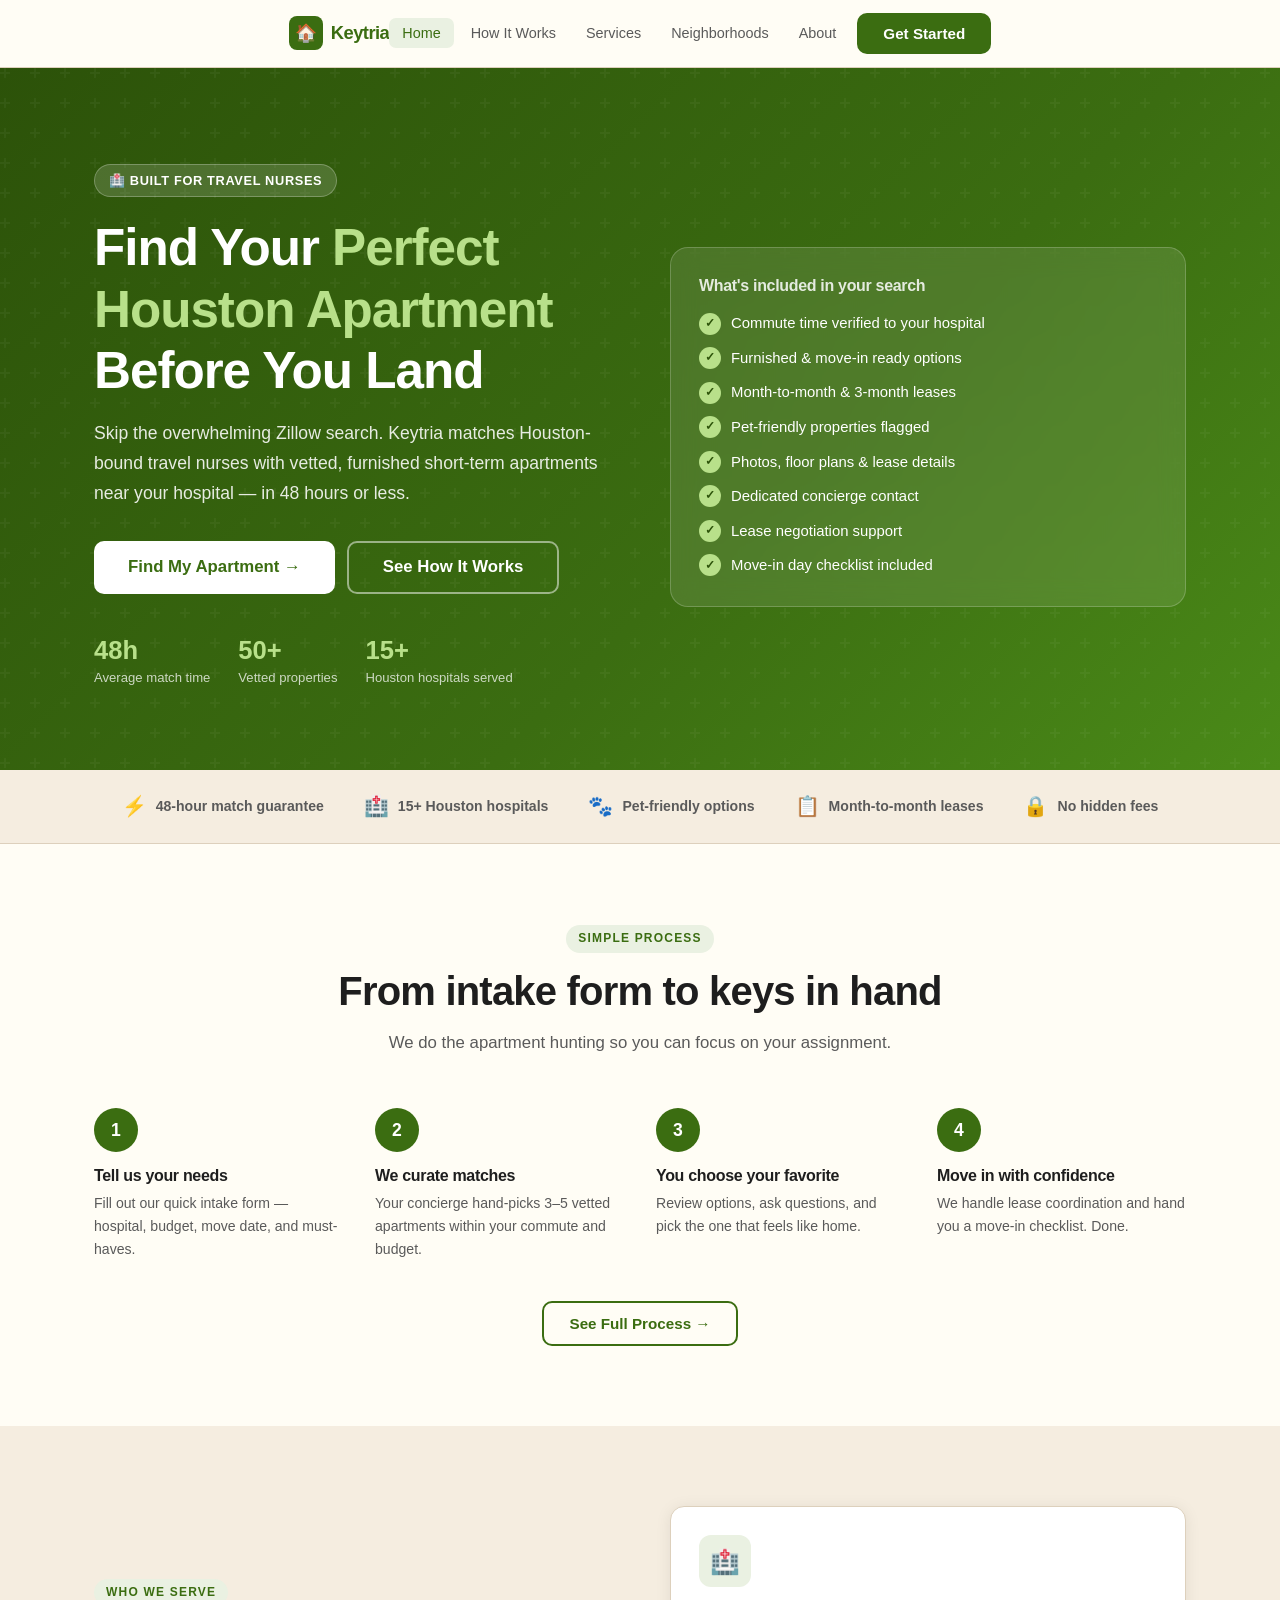
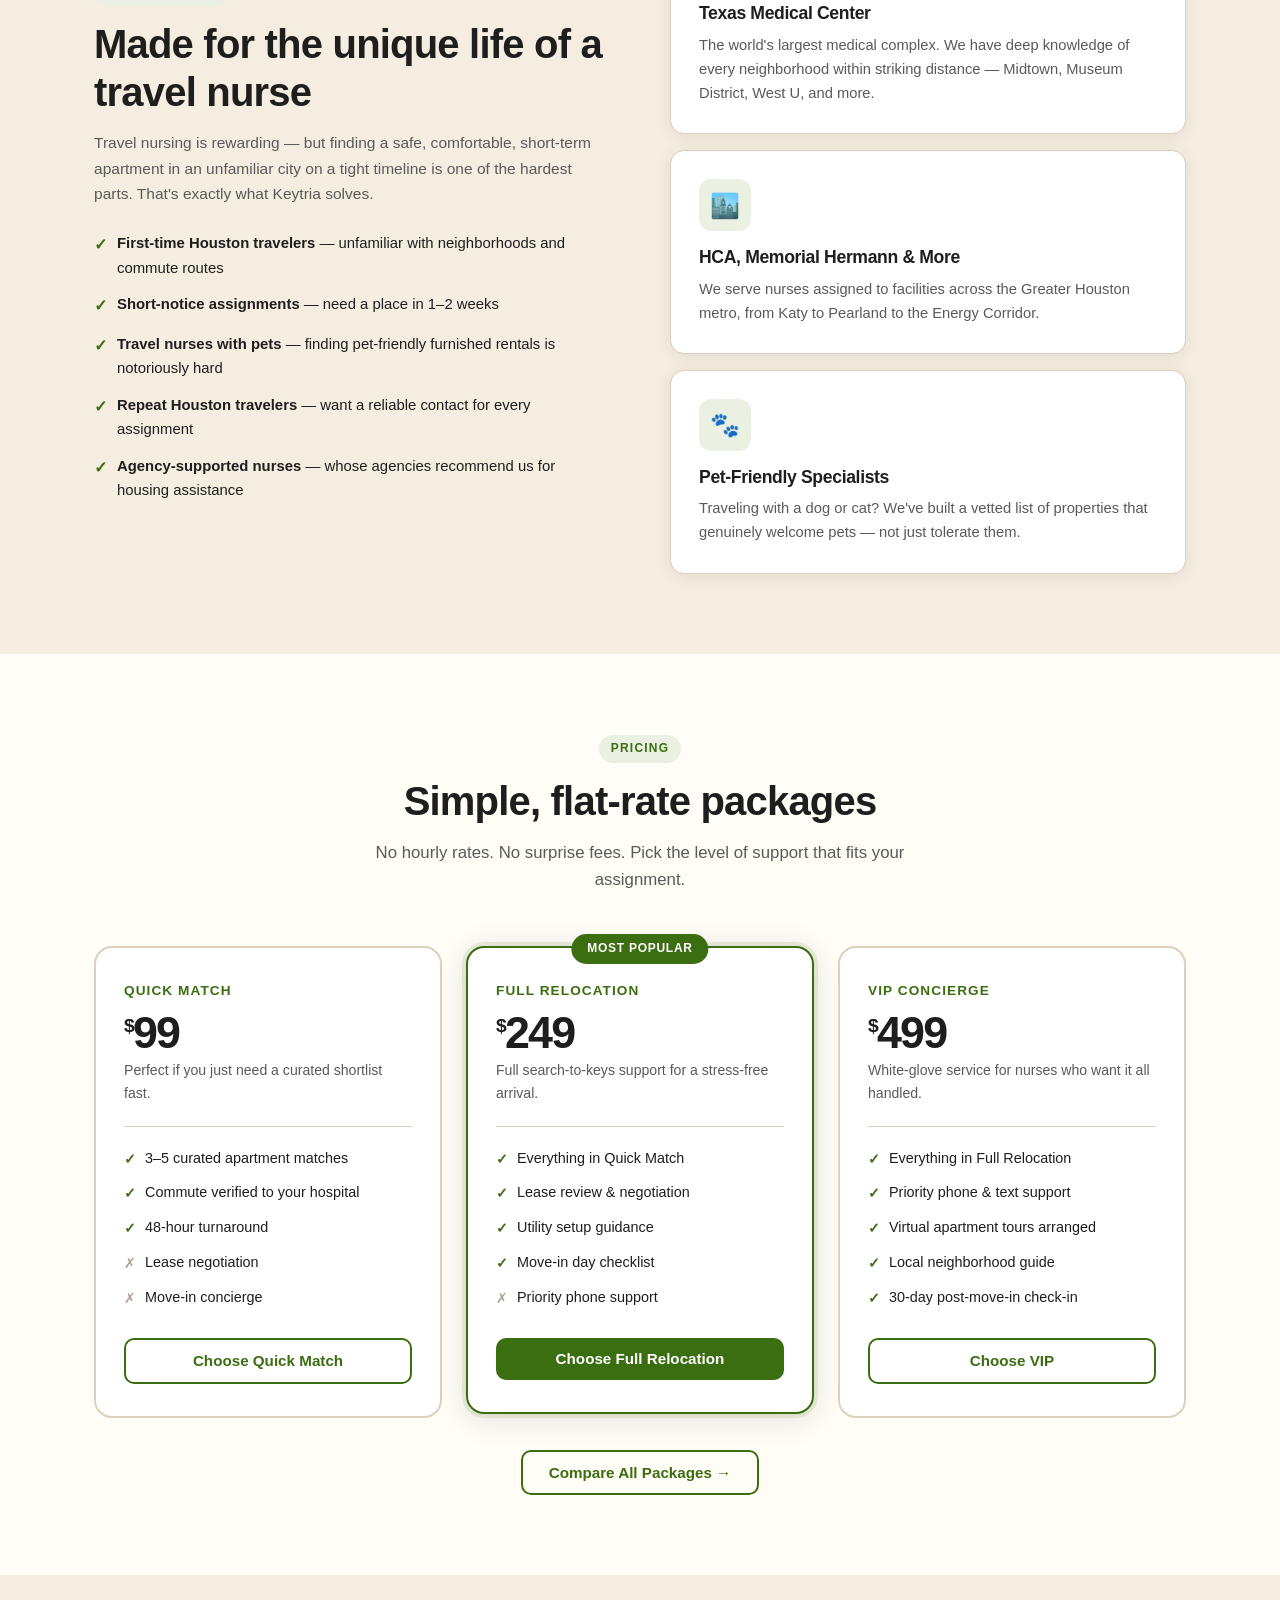
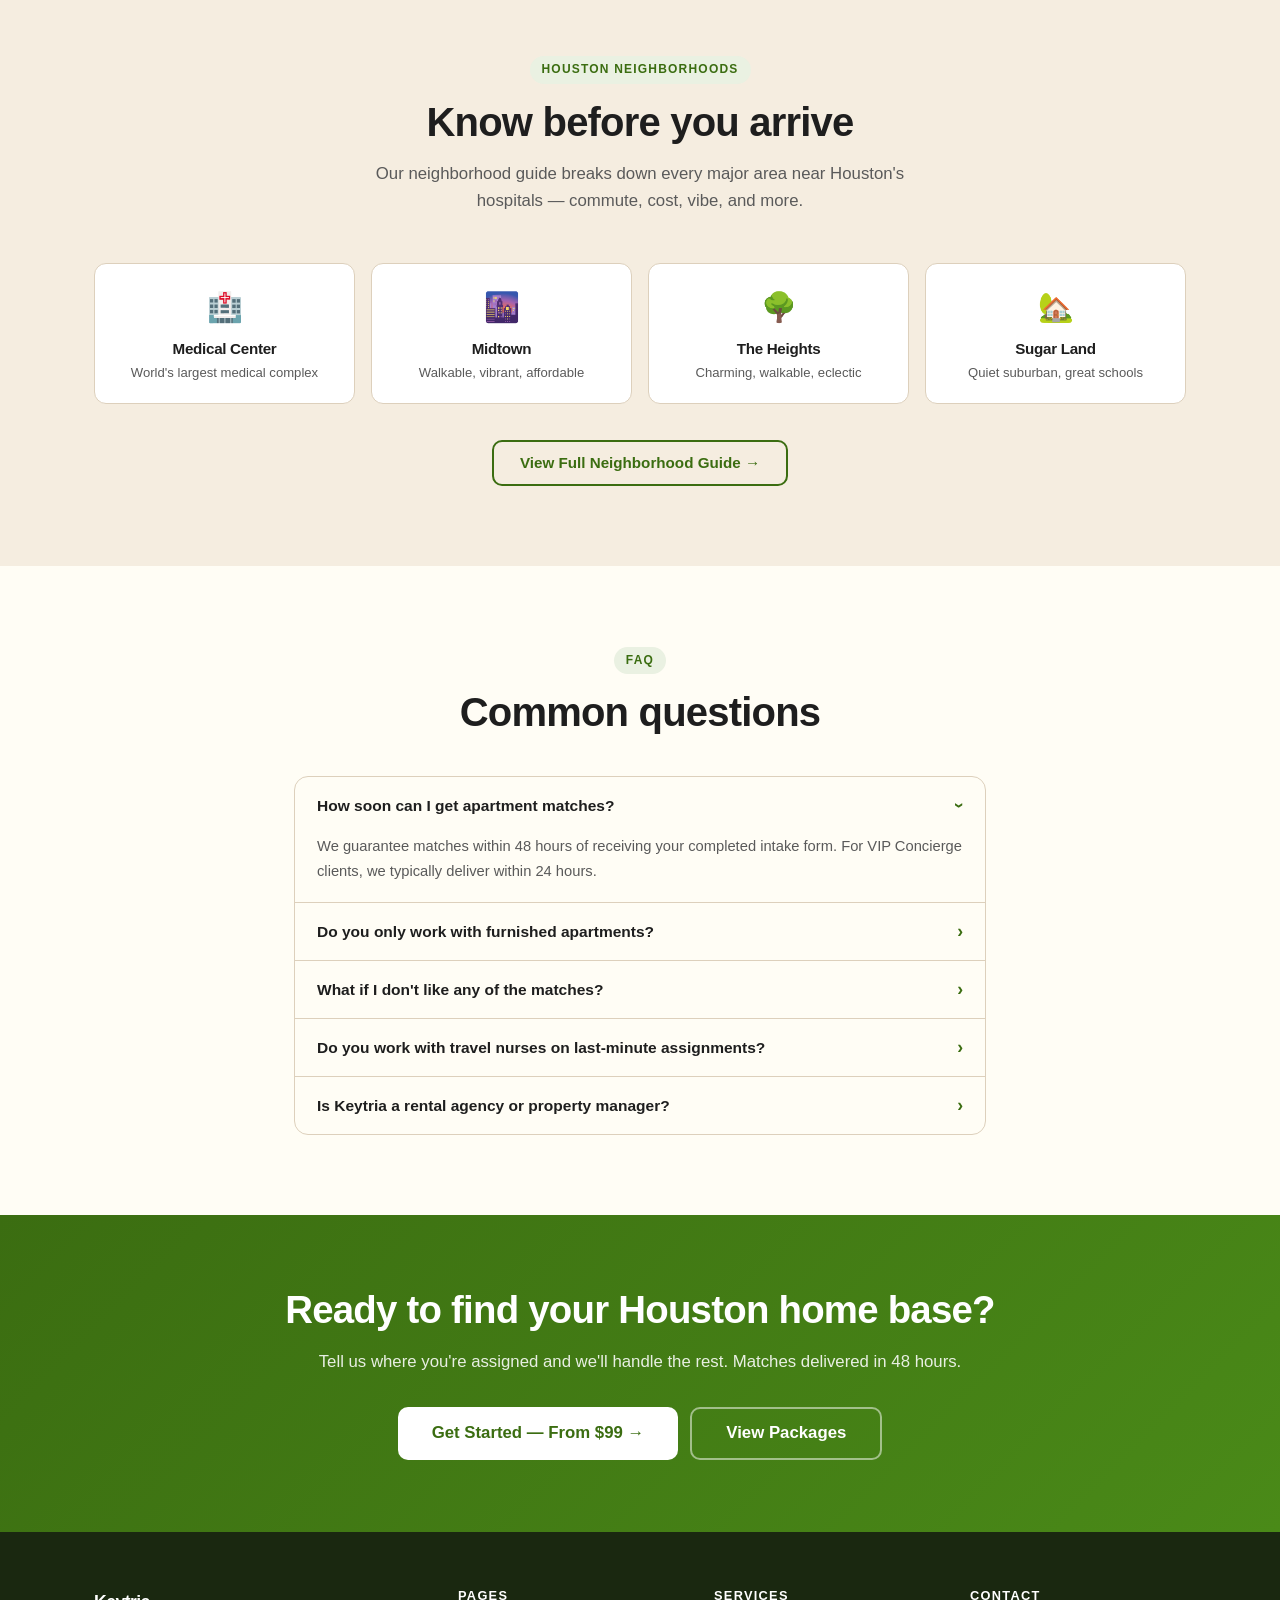
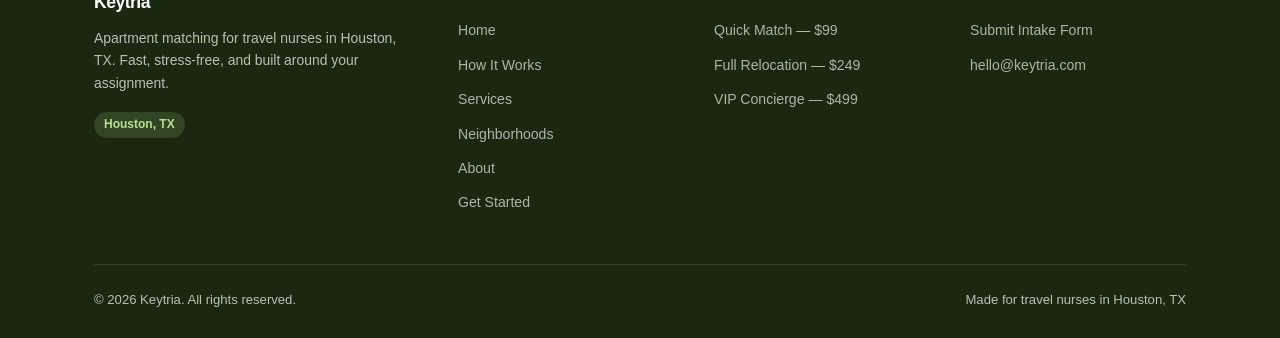
==== index.html @ f2b1de7e "Initial Keytria build" ====
<!DOCTYPE html>
<html lang="en">
<head>
  <meta charset="UTF-8" />
  <meta name="viewport" content="width=device-width, initial-scale=1.0" />
  <title>Keytria — Apartment Finder for Travel Nurses in Houston</title>
  <meta name="description" content="Keytria helps travel nurses find the perfect short-term apartment in Houston — fast, stress-free, and close to your hospital." />
  <link rel="stylesheet" href="style.css" />
</head>
<body>

<!-- ===== NAV ===== -->
<nav class="nav">
  <div class="container">
    <div class="nav-inner">
      <a href="index.html" class="nav-logo">
        <div class="nav-logo-icon">🏠</div>
        Keytria
      </a>
      <ul class="nav-links">
        <li><a href="index.html" class="active">Home</a></li>
        <li><a href="how-it-works.html">How It Works</a></li>
        <li><a href="services.html">Services</a></li>
        <li><a href="neighborhoods.html">Neighborhoods</a></li>
        <li><a href="about.html">About</a></li>
      </ul>
      <a href="get-started.html" class="btn btn-primary nav-cta">Get Started</a>
      <button class="nav-toggle" onclick="toggleNav()" aria-label="Menu">☰</button>
    </div>
  </div>
</nav>
<div class="nav-mobile" id="mobileMenu">
  <a href="index.html">Home</a>
  <a href="how-it-works.html">How It Works</a>
  <a href="services.html">Services</a>
  <a href="neighborhoods.html">Neighborhoods</a>
  <a href="about.html">About</a>
  <a href="get-started.html" class="btn btn-primary">Get Started →</a>
</div>

<!-- ===== HERO ===== -->
<section class="hero">
  <div class="container">
    <div class="hero-inner">
      <div>
        <div class="hero-badge">🏥 Built for Travel Nurses</div>
        <h1>Find Your <em>Perfect Houston Apartment</em> Before You Land</h1>
        <p class="hero-sub">
          Skip the overwhelming Zillow search. Keytria matches Houston-bound travel nurses with vetted, furnished short-term apartments near your hospital — in 48 hours or less.
        </p>
        <div class="hero-actions">
          <a href="get-started.html" class="btn btn-white btn-lg">Find My Apartment →</a>
          <a href="how-it-works.html" class="btn btn-outline btn-lg" style="border-color:rgba(255,255,255,.5);color:white;">See How It Works</a>
        </div>
        <div class="hero-stats">
          <div class="hero-stat">
            <strong>48h</strong>
            <span>Average match time</span>
          </div>
          <div class="hero-stat">
            <strong>50+</strong>
            <span>Vetted properties</span>
          </div>
          <div class="hero-stat">
            <strong>15+</strong>
            <span>Houston hospitals served</span>
          </div>
        </div>
      </div>
      <div class="hero-card">
        <h3>What's included in your search</h3>
        <ul class="hero-checklist">
          <li>Commute time verified to your hospital</li>
          <li>Furnished &amp; move-in ready options</li>
          <li>Month-to-month &amp; 3-month leases</li>
          <li>Pet-friendly properties flagged</li>
          <li>Photos, floor plans &amp; lease details</li>
          <li>Dedicated concierge contact</li>
          <li>Lease negotiation support</li>
          <li>Move-in day checklist included</li>
        </ul>
      </div>
    </div>
  </div>
</section>

<!-- ===== TRUST BAR ===== -->
<div class="trust-bar">
  <div class="container">
    <div class="trust-bar-inner">
      <div class="trust-item"><span class="trust-icon">⚡</span>48-hour match guarantee</div>
      <div class="trust-item"><span class="trust-icon">🏥</span>15+ Houston hospitals</div>
      <div class="trust-item"><span class="trust-icon">🐾</span>Pet-friendly options</div>
      <div class="trust-item"><span class="trust-icon">📋</span>Month-to-month leases</div>
      <div class="trust-item"><span class="trust-icon">🔒</span>No hidden fees</div>
    </div>
  </div>
</div>

<!-- ===== HOW IT WORKS (teaser) ===== -->
<section class="section" style="background:var(--cream);">
  <div class="container">
    <div class="text-center" style="margin-bottom:52px;">
      <div class="section-label">Simple Process</div>
      <h2 class="section-title">From intake form to keys in hand</h2>
      <p class="section-sub">We do the apartment hunting so you can focus on your assignment.</p>
    </div>
    <div class="steps steps-4">
      <div class="step">
        <div class="step-num">1</div>
        <h3 style="font-size:1rem;margin-bottom:6px;">Tell us your needs</h3>
        <p style="font-size:.88rem;color:var(--text-muted);">Fill out our quick intake form — hospital, budget, move date, and must-haves.</p>
      </div>
      <div class="step">
        <div class="step-num">2</div>
        <h3 style="font-size:1rem;margin-bottom:6px;">We curate matches</h3>
        <p style="font-size:.88rem;color:var(--text-muted);">Your concierge hand-picks 3–5 vetted apartments within your commute and budget.</p>
      </div>
      <div class="step">
        <div class="step-num">3</div>
        <h3 style="font-size:1rem;margin-bottom:6px;">You choose your favorite</h3>
        <p style="font-size:.88rem;color:var(--text-muted);">Review options, ask questions, and pick the one that feels like home.</p>
      </div>
      <div class="step">
        <div class="step-num">4</div>
        <h3 style="font-size:1rem;margin-bottom:6px;">Move in with confidence</h3>
        <p style="font-size:.88rem;color:var(--text-muted);">We handle lease coordination and hand you a move-in checklist. Done.</p>
      </div>
    </div>
    <div class="text-center" style="margin-top:40px;">
      <a href="how-it-works.html" class="btn btn-outline">See Full Process →</a>
    </div>
  </div>
</section>

<!-- ===== WHO IT'S FOR ===== -->
<section class="section" style="background:var(--beige);">
  <div class="container">
    <div style="display:grid;grid-template-columns:1fr 1fr;gap:60px;align-items:center;">
      <div>
        <div class="section-label">Who We Serve</div>
        <h2 class="section-title">Made for the unique life of a travel nurse</h2>
        <p style="color:var(--text-muted);margin-bottom:24px;font-size:.97rem;">
          Travel nursing is rewarding — but finding a safe, comfortable, short-term apartment in an unfamiliar city on a tight timeline is one of the hardest parts. That's exactly what Keytria solves.
        </p>
        <ul style="list-style:none;display:flex;flex-direction:column;gap:12px;">
          <li style="display:flex;align-items:flex-start;gap:10px;">
            <span style="color:var(--green);font-weight:800;margin-top:1px;">✓</span>
            <span style="font-size:.93rem;"><strong>First-time Houston travelers</strong> — unfamiliar with neighborhoods and commute routes</span>
          </li>
          <li style="display:flex;align-items:flex-start;gap:10px;">
            <span style="color:var(--green);font-weight:800;margin-top:1px;">✓</span>
            <span style="font-size:.93rem;"><strong>Short-notice assignments</strong> — need a place in 1–2 weeks</span>
          </li>
          <li style="display:flex;align-items:flex-start;gap:10px;">
            <span style="color:var(--green);font-weight:800;margin-top:1px;">✓</span>
            <span style="font-size:.93rem;"><strong>Travel nurses with pets</strong> — finding pet-friendly furnished rentals is notoriously hard</span>
          </li>
          <li style="display:flex;align-items:flex-start;gap:10px;">
            <span style="color:var(--green);font-weight:800;margin-top:1px;">✓</span>
            <span style="font-size:.93rem;"><strong>Repeat Houston travelers</strong> — want a reliable contact for every assignment</span>
          </li>
          <li style="display:flex;align-items:flex-start;gap:10px;">
            <span style="color:var(--green);font-weight:800;margin-top:1px;">✓</span>
            <span style="font-size:.93rem;"><strong>Agency-supported nurses</strong> — whose agencies recommend us for housing assistance</span>
          </li>
        </ul>
      </div>
      <div style="display:flex;flex-direction:column;gap:16px;">
        <div class="card">
          <div class="card-icon">🏥</div>
          <h3>Texas Medical Center</h3>
          <p>The world's largest medical complex. We have deep knowledge of every neighborhood within striking distance — Midtown, Museum District, West U, and more.</p>
        </div>
        <div class="card">
          <div class="card-icon">🏙️</div>
          <h3>HCA, Memorial Hermann &amp; More</h3>
          <p>We serve nurses assigned to facilities across the Greater Houston metro, from Katy to Pearland to the Energy Corridor.</p>
        </div>
        <div class="card">
          <div class="card-icon">🐾</div>
          <h3>Pet-Friendly Specialists</h3>
          <p>Traveling with a dog or cat? We've built a vetted list of properties that genuinely welcome pets — not just tolerate them.</p>
        </div>
      </div>
    </div>
  </div>
</section>

<!-- ===== SERVICES TEASER ===== -->
<section class="section" style="background:var(--cream);">
  <div class="container">
    <div class="text-center" style="margin-bottom:52px;">
      <div class="section-label">Pricing</div>
      <h2 class="section-title">Simple, flat-rate packages</h2>
      <p class="section-sub">No hourly rates. No surprise fees. Pick the level of support that fits your assignment.</p>
    </div>
    <div class="pricing-grid">
      <div class="pricing-card">
        <div class="pricing-name">Quick Match</div>
        <div class="pricing-price"><sup>$</sup>99</div>
        <div class="pricing-desc">Perfect if you just need a curated shortlist fast.</div>
        <ul class="pricing-features">
          <li><span class="check">✓</span> 3–5 curated apartment matches</li>
          <li><span class="check">✓</span> Commute verified to your hospital</li>
          <li><span class="check">✓</span> 48-hour turnaround</li>
          <li><span class="x">✗</span> Lease negotiation</li>
          <li><span class="x">✗</span> Move-in concierge</li>
        </ul>
        <a href="get-started.html" class="btn btn-outline" style="width:100%;justify-content:center;">Choose Quick Match</a>
      </div>
      <div class="pricing-card featured">
        <div class="pricing-badge">Most Popular</div>
        <div class="pricing-name">Full Relocation</div>
        <div class="pricing-price"><sup>$</sup>249</div>
        <div class="pricing-desc">Full search-to-keys support for a stress-free arrival.</div>
        <ul class="pricing-features">
          <li><span class="check">✓</span> Everything in Quick Match</li>
          <li><span class="check">✓</span> Lease review &amp; negotiation</li>
          <li><span class="check">✓</span> Utility setup guidance</li>
          <li><span class="check">✓</span> Move-in day checklist</li>
          <li><span class="x">✗</span> Priority phone support</li>
        </ul>
        <a href="get-started.html" class="btn btn-primary" style="width:100%;justify-content:center;">Choose Full Relocation</a>
      </div>
      <div class="pricing-card">
        <div class="pricing-name">VIP Concierge</div>
        <div class="pricing-price"><sup>$</sup>499</div>
        <div class="pricing-desc">White-glove service for nurses who want it all handled.</div>
        <ul class="pricing-features">
          <li><span class="check">✓</span> Everything in Full Relocation</li>
          <li><span class="check">✓</span> Priority phone &amp; text support</li>
          <li><span class="check">✓</span> Virtual apartment tours arranged</li>
          <li><span class="check">✓</span> Local neighborhood guide</li>
          <li><span class="check">✓</span> 30-day post-move-in check-in</li>
        </ul>
        <a href="get-started.html" class="btn btn-outline" style="width:100%;justify-content:center;">Choose VIP</a>
      </div>
    </div>
    <div class="text-center" style="margin-top:32px;">
      <a href="services.html" class="btn btn-outline">Compare All Packages →</a>
    </div>
  </div>
</section>

<!-- ===== NEIGHBORHOOD TEASER ===== -->
<section class="section" style="background:var(--beige);">
  <div class="container">
    <div class="text-center" style="margin-bottom:48px;">
      <div class="section-label">Houston Neighborhoods</div>
      <h2 class="section-title">Know before you arrive</h2>
      <p class="section-sub">Our neighborhood guide breaks down every major area near Houston's hospitals — commute, cost, vibe, and more.</p>
    </div>
    <div style="display:grid;grid-template-columns:repeat(auto-fit,minmax(220px,1fr));gap:16px;margin-bottom:36px;">
      <div style="background:var(--white);border:1px solid var(--border);border-radius:12px;padding:20px;text-align:center;">
        <div style="font-size:1.8rem;margin-bottom:8px;">🏥</div>
        <h4 style="font-size:.95rem;margin-bottom:4px;">Medical Center</h4>
        <p style="font-size:.82rem;color:var(--text-muted);">World's largest medical complex</p>
      </div>
      <div style="background:var(--white);border:1px solid var(--border);border-radius:12px;padding:20px;text-align:center;">
        <div style="font-size:1.8rem;margin-bottom:8px;">🌆</div>
        <h4 style="font-size:.95rem;margin-bottom:4px;">Midtown</h4>
        <p style="font-size:.82rem;color:var(--text-muted);">Walkable, vibrant, affordable</p>
      </div>
      <div style="background:var(--white);border:1px solid var(--border);border-radius:12px;padding:20px;text-align:center;">
        <div style="font-size:1.8rem;margin-bottom:8px;">🌳</div>
        <h4 style="font-size:.95rem;margin-bottom:4px;">The Heights</h4>
        <p style="font-size:.82rem;color:var(--text-muted);">Charming, walkable, eclectic</p>
      </div>
      <div style="background:var(--white);border:1px solid var(--border);border-radius:12px;padding:20px;text-align:center;">
        <div style="font-size:1.8rem;margin-bottom:8px;">🏡</div>
        <h4 style="font-size:.95rem;margin-bottom:4px;">Sugar Land</h4>
        <p style="font-size:.82rem;color:var(--text-muted);">Quiet suburban, great schools</p>
      </div>
    </div>
    <div class="text-center">
      <a href="neighborhoods.html" class="btn btn-outline">View Full Neighborhood Guide →</a>
    </div>
  </div>
</section>

<!-- ===== FAQ ===== -->
<section class="section" style="background:var(--cream);">
  <div class="container" style="max-width:740px;">
    <div class="text-center" style="margin-bottom:40px;">
      <div class="section-label">FAQ</div>
      <h2 class="section-title">Common questions</h2>
    </div>
    <div class="faq">
      <div class="faq-item open">
        <button class="faq-q" onclick="toggleFaq(this)">
          How soon can I get apartment matches? <span class="arrow">›</span>
        </button>
        <div class="faq-a">
          We guarantee matches within 48 hours of receiving your completed intake form. For VIP Concierge clients, we typically deliver within 24 hours.
        </div>
      </div>
      <div class="faq-item">
        <button class="faq-q" onclick="toggleFaq(this)">
          Do you only work with furnished apartments? <span class="arrow">›</span>
        </button>
        <div class="faq-a">
          Primarily, yes — most travel nurses need a furnished unit ready to move into. But if you already have furniture or prefer unfurnished, just let us know on your intake form and we'll include those options.
        </div>
      </div>
      <div class="faq-item">
        <button class="faq-q" onclick="toggleFaq(this)">
          What if I don't like any of the matches? <span class="arrow">›</span>
        </button>
        <div class="faq-a">
          We'll search again for free. Your satisfaction is our priority. If we truly can't find a suitable match, we'll refund your service fee — no questions asked.
        </div>
      </div>
      <div class="faq-item">
        <button class="faq-q" onclick="toggleFaq(this)">
          Do you work with travel nurses on last-minute assignments? <span class="arrow">›</span>
        </button>
        <div class="faq-a">
          Absolutely. We specialize in short-notice requests. Let us know your exact move-in date on the intake form — even if it's 10 days away — and we'll prioritize your search accordingly.
        </div>
      </div>
      <div class="faq-item">
        <button class="faq-q" onclick="toggleFaq(this)">
          Is Keytria a rental agency or property manager? <span class="arrow">›</span>
        </button>
        <div class="faq-a">
          Neither. We're an independent apartment-matching service. We work on your behalf — not on behalf of landlords — to find you the best option. Leases are signed directly with the property.
        </div>
      </div>
    </div>
  </div>
</section>

<!-- ===== CTA ===== -->
<section class="cta-banner">
  <div class="container">
    <h2>Ready to find your Houston home base?</h2>
    <p>Tell us where you're assigned and we'll handle the rest. Matches delivered in 48 hours.</p>
    <div class="cta-actions">
      <a href="get-started.html" class="btn btn-white btn-lg">Get Started — From $99 →</a>
      <a href="services.html" class="btn btn-outline btn-lg" style="border-color:rgba(255,255,255,.5);color:white;">View Packages</a>
    </div>
  </div>
</section>

<!-- ===== FOOTER ===== -->
<footer class="footer">
  <div class="container">
    <div class="footer-grid">
      <div>
        <a href="index.html" class="footer-logo">Keytria</a>
        <p class="footer-tagline">Apartment matching for travel nurses in Houston, TX. Fast, stress-free, and built around your assignment.</p>
        <div class="tag" style="background:rgba(184,224,138,.15);color:#B8E08A;">Houston, TX</div>
      </div>
      <div class="footer-col">
        <h4>Pages</h4>
        <ul>
          <li><a href="index.html">Home</a></li>
          <li><a href="how-it-works.html">How It Works</a></li>
          <li><a href="services.html">Services</a></li>
          <li><a href="neighborhoods.html">Neighborhoods</a></li>
          <li><a href="about.html">About</a></li>
          <li><a href="get-started.html">Get Started</a></li>
        </ul>
      </div>
      <div class="footer-col">
        <h4>Services</h4>
        <ul>
          <li><a href="services.html">Quick Match — $99</a></li>
          <li><a href="services.html">Full Relocation — $249</a></li>
          <li><a href="services.html">VIP Concierge — $499</a></li>
        </ul>
      </div>
      <div class="footer-col">
        <h4>Contact</h4>
        <ul>
          <li><a href="get-started.html">Submit Intake Form</a></li>
          <li><a href="mailto:hello@keytria.com">hello@keytria.com</a></li>
        </ul>
      </div>
    </div>
    <div class="footer-bottom">
      <span>&copy; 2026 Keytria. All rights reserved.</span>
      <span>Made for travel nurses in Houston, TX</span>
    </div>
  </div>
</footer>

<script>
  function toggleNav() {
    document.getElementById('mobileMenu').classList.toggle('open');
  }
  function toggleFaq(btn) {
    const item = btn.parentElement;
    item.classList.toggle('open');
  }
</script>
</body>
</html>
---- style.css ----
/* ============================================================
   Keytria — Global Stylesheet
   Palette: Cream #FFFDF5 | Beige #F5EDE0 | Green #3B6D11
   ============================================================ */

/* ---------- Reset & Base ---------- */
*, *::before, *::after { box-sizing: border-box; margin: 0; padding: 0; }

:root {
  --green:       #3B6D11;
  --green-dark:  #2C5209;
  --green-light: #EAF1E2;
  --beige:       #F5EDE0;
  --cream:       #FFFDF5;
  --sand:        #E8D9C4;
  --text:        #1E1E1E;
  --text-muted:  #5A5A5A;
  --white:       #FFFFFF;
  --border:      #DDD0BC;
  --radius:      10px;
  --shadow:      0 2px 16px rgba(0,0,0,.08);
  --shadow-md:   0 4px 32px rgba(0,0,0,.12);
  --font-sans:   'Inter', 'Segoe UI', Arial, sans-serif;
  --max-w:       1140px;
  --nav-h:       68px;
}

html { scroll-behavior: smooth; }

body {
  font-family: var(--font-sans);
  background: var(--cream);
  color: var(--text);
  line-height: 1.65;
  font-size: 16px;
}

img { max-width: 100%; display: block; }
a  { color: var(--green); text-decoration: none; }
a:hover { text-decoration: underline; }

h1, h2, h3, h4 {
  line-height: 1.2;
  font-weight: 700;
  letter-spacing: -.02em;
}

/* ---------- Utilities ---------- */
.container {
  max-width: var(--max-w);
  margin: 0 auto;
  padding: 0 24px;
}

.section { padding: 80px 0; }
.section-sm { padding: 52px 0; }

.section-label {
  display: inline-block;
  font-size: .75rem;
  font-weight: 700;
  letter-spacing: .1em;
  text-transform: uppercase;
  color: var(--green);
  background: var(--green-light);
  padding: 4px 12px;
  border-radius: 100px;
  margin-bottom: 14px;
}

.section-title {
  font-size: clamp(1.7rem, 4vw, 2.5rem);
  margin-bottom: 14px;
}

.section-sub {
  font-size: 1.05rem;
  color: var(--text-muted);
  max-width: 560px;
}

.text-center { text-align: center; }
.text-center .section-sub { margin: 0 auto; }

.tag {
  display: inline-block;
  font-size: .75rem;
  font-weight: 600;
  padding: 3px 10px;
  border-radius: 100px;
  background: var(--green-light);
  color: var(--green);
}

/* ---------- Buttons ---------- */
.btn {
  display: inline-flex;
  align-items: center;
  gap: 8px;
  font-family: var(--font-sans);
  font-size: .95rem;
  font-weight: 600;
  padding: 13px 26px;
  border-radius: var(--radius);
  border: none;
  cursor: pointer;
  transition: background .18s, transform .12s, box-shadow .18s;
  text-decoration: none;
  line-height: 1;
}

.btn:hover { text-decoration: none; transform: translateY(-1px); }

.btn-primary {
  background: var(--green);
  color: var(--white);
}
.btn-primary:hover { background: var(--green-dark); box-shadow: 0 4px 18px rgba(59,109,17,.35); }

.btn-outline {
  background: transparent;
  color: var(--green);
  border: 2px solid var(--green);
}
.btn-outline:hover { background: var(--green); color: var(--white); }

.btn-white {
  background: var(--white);
  color: var(--green);
}
.btn-white:hover { background: var(--cream); box-shadow: 0 4px 18px rgba(0,0,0,.15); }

.btn-lg { font-size: 1.05rem; padding: 16px 34px; }

/* ---------- Navigation ---------- */
.nav {
  position: sticky;
  top: 0;
  z-index: 100;
  background: var(--cream);
  border-bottom: 1px solid var(--border);
  height: var(--nav-h);
  display: flex;
  align-items: center;
}

.nav-inner {
  display: flex;
  align-items: center;
  justify-content: space-between;
  width: 100%;
}

.nav-logo {
  font-size: 1.15rem;
  font-weight: 800;
  color: var(--green);
  letter-spacing: -.03em;
  text-decoration: none;
  display: flex;
  align-items: center;
  gap: 8px;
}
.nav-logo span { color: var(--text); }
.nav-logo:hover { text-decoration: none; }

.nav-logo-icon {
  width: 34px; height: 34px;
  background: var(--green);
  border-radius: 8px;
  display: flex;
  align-items: center;
  justify-content: center;
  color: white;
  font-size: 1.1rem;
}

.nav-links {
  display: flex;
  align-items: center;
  gap: 4px;
  list-style: none;
}

.nav-links a {
  font-size: .9rem;
  font-weight: 500;
  color: var(--text-muted);
  padding: 7px 13px;
  border-radius: 7px;
  transition: background .15s, color .15s;
  text-decoration: none;
}
.nav-links a:hover,
.nav-links a.active {
  color: var(--green);
  background: var(--green-light);
}

.nav-cta { margin-left: 8px; }

.nav-toggle {
  display: none;
  background: none;
  border: none;
  cursor: pointer;
  padding: 6px;
  color: var(--text);
  font-size: 1.4rem;
  line-height: 1;
}

.nav-mobile {
  display: none;
  flex-direction: column;
  background: var(--cream);
  border-bottom: 1px solid var(--border);
  padding: 12px 24px 20px;
  gap: 4px;
}
.nav-mobile a {
  display: block;
  font-size: .95rem;
  font-weight: 500;
  color: var(--text);
  padding: 10px 14px;
  border-radius: 8px;
  text-decoration: none;
}
.nav-mobile a:hover { background: var(--beige); color: var(--green); }
.nav-mobile .btn { width: 100%; justify-content: center; margin-top: 8px; }
.nav-mobile.open { display: flex; }

/* ---------- Hero ---------- */
.hero {
  background: linear-gradient(135deg, #2C5209 0%, var(--green) 60%, #4A8A18 100%);
  color: var(--white);
  padding: 96px 0 80px;
  position: relative;
  overflow: hidden;
}

.hero::before {
  content: '';
  position: absolute;
  inset: 0;
  background: url("data:image/svg+xml,%3Csvg width='60' height='60' viewBox='0 0 60 60' xmlns='http://www.w3.org/2000/svg'%3E%3Cg fill='none' fill-rule='evenodd'%3E%3Cg fill='%23ffffff' fill-opacity='0.04'%3E%3Cpath d='M36 34v-4h-2v4h-4v2h4v4h2v-4h4v-2h-4zm0-30V0h-2v4h-4v2h4v4h2V6h4V4h-4zM6 34v-4H4v4H0v2h4v4h2v-4h4v-2H6zM6 4V0H4v4H0v2h4v4h2V6h4V4H6z'/%3E%3C/g%3E%3C/g%3E%3C/svg%3E");
}

.hero-inner {
  position: relative;
  display: grid;
  grid-template-columns: 1fr 1fr;
  gap: 60px;
  align-items: center;
}

.hero-badge {
  display: inline-flex;
  align-items: center;
  gap: 6px;
  background: rgba(255,255,255,.15);
  border: 1px solid rgba(255,255,255,.25);
  border-radius: 100px;
  padding: 5px 14px;
  font-size: .8rem;
  font-weight: 600;
  letter-spacing: .05em;
  text-transform: uppercase;
  margin-bottom: 20px;
}

.hero h1 {
  font-size: clamp(2rem, 5vw, 3.2rem);
  margin-bottom: 18px;
  color: var(--white);
}

.hero h1 em {
  font-style: normal;
  color: #B8E08A;
}

.hero-sub {
  font-size: 1.1rem;
  opacity: .88;
  margin-bottom: 32px;
  line-height: 1.7;
}

.hero-actions { display: flex; gap: 12px; flex-wrap: wrap; }

.hero-stats {
  display: flex;
  gap: 28px;
  margin-top: 44px;
  flex-wrap: wrap;
}

.hero-stat strong {
  display: block;
  font-size: 1.6rem;
  font-weight: 800;
  color: #B8E08A;
  line-height: 1;
}

.hero-stat span {
  font-size: .82rem;
  opacity: .75;
}

.hero-card {
  background: rgba(255,255,255,.1);
  backdrop-filter: blur(12px);
  border: 1px solid rgba(255,255,255,.2);
  border-radius: 18px;
  padding: 28px;
}

.hero-card h3 { font-size: 1rem; margin-bottom: 16px; opacity: .85; }

.hero-checklist {
  list-style: none;
  display: flex;
  flex-direction: column;
  gap: 10px;
}

.hero-checklist li {
  display: flex;
  align-items: center;
  gap: 10px;
  font-size: .93rem;
}

.hero-checklist li::before {
  content: '✓';
  width: 22px; height: 22px;
  background: #B8E08A;
  color: var(--green-dark);
  border-radius: 50%;
  display: flex;
  align-items: center;
  justify-content: center;
  font-size: .75rem;
  font-weight: 800;
  flex-shrink: 0;
}

/* ---------- Trust Bar ---------- */
.trust-bar {
  background: var(--beige);
  border-bottom: 1px solid var(--border);
  padding: 20px 0;
}

.trust-bar-inner {
  display: flex;
  align-items: center;
  justify-content: center;
  gap: 40px;
  flex-wrap: wrap;
}

.trust-item {
  display: flex;
  align-items: center;
  gap: 9px;
  font-size: .88rem;
  font-weight: 600;
  color: var(--text-muted);
}

.trust-icon {
  font-size: 1.25rem;
}

/* ---------- Cards ---------- */
.card {
  background: var(--white);
  border: 1px solid var(--border);
  border-radius: 14px;
  padding: 28px;
  box-shadow: var(--shadow);
  transition: box-shadow .2s, transform .2s;
}

.card:hover {
  box-shadow: var(--shadow-md);
  transform: translateY(-2px);
}

.card-icon {
  width: 52px; height: 52px;
  background: var(--green-light);
  border-radius: 12px;
  display: flex;
  align-items: center;
  justify-content: center;
  font-size: 1.5rem;
  margin-bottom: 16px;
}

.card h3 { font-size: 1.1rem; margin-bottom: 8px; }
.card p  { font-size: .92rem; color: var(--text-muted); }

/* ---------- Steps ---------- */
.steps { display: grid; gap: 32px; }
.steps-2 { grid-template-columns: 1fr 1fr; }
.steps-4 { grid-template-columns: repeat(4, 1fr); }

.step {
  position: relative;
  display: flex;
  flex-direction: column;
}

.step-num {
  width: 44px; height: 44px;
  background: var(--green);
  color: white;
  font-size: 1.1rem;
  font-weight: 800;
  border-radius: 50%;
  display: flex;
  align-items: center;
  justify-content: center;
  margin-bottom: 14px;
  flex-shrink: 0;
}

/* ---------- Pricing ---------- */
.pricing-grid {
  display: grid;
  grid-template-columns: repeat(3, 1fr);
  gap: 24px;
  align-items: start;
}

.pricing-card {
  background: var(--white);
  border: 2px solid var(--border);
  border-radius: 18px;
  padding: 32px 28px;
  transition: box-shadow .2s, transform .2s;
  position: relative;
}

.pricing-card:hover {
  box-shadow: var(--shadow-md);
  transform: translateY(-3px);
}

.pricing-card.featured {
  border-color: var(--green);
  box-shadow: 0 0 0 4px rgba(59,109,17,.1), var(--shadow-md);
}

.pricing-badge {
  position: absolute;
  top: -14px;
  left: 50%;
  transform: translateX(-50%);
  background: var(--green);
  color: white;
  font-size: .75rem;
  font-weight: 700;
  letter-spacing: .06em;
  text-transform: uppercase;
  padding: 5px 16px;
  border-radius: 100px;
  white-space: nowrap;
}

.pricing-name {
  font-size: .85rem;
  font-weight: 700;
  letter-spacing: .08em;
  text-transform: uppercase;
  color: var(--green);
  margin-bottom: 8px;
}

.pricing-price {
  font-size: 2.8rem;
  font-weight: 800;
  letter-spacing: -.04em;
  line-height: 1;
  margin-bottom: 4px;
}

.pricing-price sup {
  font-size: 1.2rem;
  vertical-align: super;
  font-weight: 600;
}

.pricing-desc {
  font-size: .88rem;
  color: var(--text-muted);
  margin-bottom: 20px;
  border-bottom: 1px solid var(--border);
  padding-bottom: 20px;
}

.pricing-features {
  list-style: none;
  display: flex;
  flex-direction: column;
  gap: 10px;
  margin-bottom: 28px;
}

.pricing-features li {
  display: flex;
  align-items: flex-start;
  gap: 9px;
  font-size: .9rem;
}

.pricing-features li .check {
  color: var(--green);
  font-weight: 800;
  flex-shrink: 0;
  margin-top: 1px;
}

.pricing-features li .x {
  color: #B0A090;
  flex-shrink: 0;
  margin-top: 1px;
}

/* ---------- Neighborhood Cards ---------- */
.neighborhood-grid {
  display: grid;
  grid-template-columns: repeat(auto-fit, minmax(300px, 1fr));
  gap: 24px;
}

.nbhd-card {
  background: var(--white);
  border: 1px solid var(--border);
  border-radius: 14px;
  overflow: hidden;
  box-shadow: var(--shadow);
  transition: box-shadow .2s, transform .2s;
}

.nbhd-card:hover { box-shadow: var(--shadow-md); transform: translateY(-2px); }

.nbhd-header {
  background: linear-gradient(135deg, var(--green) 0%, #4A8A18 100%);
  color: white;
  padding: 20px 22px;
}

.nbhd-header h3 { font-size: 1.1rem; margin-bottom: 3px; }
.nbhd-hospital  { font-size: .8rem; opacity: .8; font-weight: 500; }

.nbhd-body { padding: 20px 22px; }

.nbhd-meta {
  display: flex;
  gap: 16px;
  margin-bottom: 14px;
  flex-wrap: wrap;
}

.nbhd-meta-item {
  display: flex;
  align-items: center;
  gap: 5px;
  font-size: .82rem;
  color: var(--text-muted);
  font-weight: 500;
}

.nbhd-highlights {
  list-style: none;
  display: flex;
  flex-direction: column;
  gap: 5px;
}

.nbhd-highlights li {
  font-size: .87rem;
  color: var(--text-muted);
  display: flex;
  align-items: center;
  gap: 6px;
}
.nbhd-highlights li::before { content: '→'; color: var(--green); font-weight: 700; }

/* ---------- Form ---------- */
.form-card {
  background: var(--white);
  border: 1px solid var(--border);
  border-radius: 18px;
  padding: 40px;
  box-shadow: var(--shadow);
  max-width: 740px;
  margin: 0 auto;
}

.form-section-title {
  font-size: 1rem;
  font-weight: 700;
  color: var(--green);
  border-bottom: 2px solid var(--green-light);
  padding-bottom: 8px;
  margin-bottom: 20px;
}

.form-grid { display: grid; gap: 18px; }
.form-grid-2 { grid-template-columns: 1fr 1fr; }

.form-group { display: flex; flex-direction: column; gap: 6px; }

.form-group label {
  font-size: .85rem;
  font-weight: 600;
  color: var(--text);
}

.form-group label .req { color: var(--green); }

.form-group input,
.form-group select,
.form-group textarea {
  font-family: var(--font-sans);
  font-size: .95rem;
  padding: 11px 14px;
  border: 1.5px solid var(--border);
  border-radius: 9px;
  background: var(--cream);
  color: var(--text);
  transition: border-color .15s, box-shadow .15s;
  outline: none;
}

.form-group input:focus,
.form-group select:focus,
.form-group textarea:focus {
  border-color: var(--green);
  box-shadow: 0 0 0 3px rgba(59,109,17,.12);
}

.form-group textarea { resize: vertical; min-height: 90px; }

.form-hint {
  font-size: .78rem;
  color: var(--text-muted);
}

.checkbox-group {
  display: grid;
  grid-template-columns: repeat(auto-fill, minmax(180px, 1fr));
  gap: 10px;
}

.checkbox-label {
  display: flex;
  align-items: center;
  gap: 8px;
  font-size: .88rem;
  cursor: pointer;
  padding: 10px 12px;
  border: 1.5px solid var(--border);
  border-radius: 8px;
  transition: border-color .15s, background .15s;
}

.checkbox-label:hover { border-color: var(--green); background: var(--green-light); }

.checkbox-label input[type=checkbox] {
  accent-color: var(--green);
  width: 16px; height: 16px;
  cursor: pointer;
  padding: 0;
  border: none;
  background: none;
}

.radio-group { display: flex; flex-direction: column; gap: 10px; }

.radio-card {
  display: flex;
  align-items: flex-start;
  gap: 12px;
  padding: 16px 18px;
  border: 1.5px solid var(--border);
  border-radius: 10px;
  cursor: pointer;
  transition: border-color .15s, background .15s;
}

.radio-card:hover { border-color: var(--green); background: var(--green-light); }

.radio-card input[type=radio] {
  accent-color: var(--green);
  width: 18px; height: 18px;
  cursor: pointer;
  flex-shrink: 0;
  margin-top: 2px;
  padding: 0;
  border: none;
  background: none;
}

.radio-card-body strong {
  display: block;
  font-size: .93rem;
  margin-bottom: 2px;
}

.radio-card-body span {
  font-size: .82rem;
  color: var(--text-muted);
}

.form-submit-wrap {
  text-align: center;
  margin-top: 32px;
  padding-top: 24px;
  border-top: 1px solid var(--border);
}

.form-submit-wrap p {
  font-size: .82rem;
  color: var(--text-muted);
  margin-top: 12px;
}

/* ---------- CTA Banner ---------- */
.cta-banner {
  background: linear-gradient(135deg, var(--green) 0%, #4A8A18 100%);
  color: white;
  text-align: center;
  padding: 72px 0;
}

.cta-banner h2 {
  font-size: clamp(1.6rem, 4vw, 2.4rem);
  color: white;
  margin-bottom: 14px;
}

.cta-banner p {
  font-size: 1.05rem;
  opacity: .88;
  margin-bottom: 32px;
}

.cta-actions { display: flex; gap: 12px; justify-content: center; flex-wrap: wrap; }

/* ---------- FAQ Accordion ---------- */
.faq { border: 1px solid var(--border); border-radius: 14px; overflow: hidden; }
.faq-item { border-bottom: 1px solid var(--border); }
.faq-item:last-child { border-bottom: none; }

.faq-q {
  width: 100%;
  background: none;
  border: none;
  padding: 18px 22px;
  text-align: left;
  font-family: var(--font-sans);
  font-size: .97rem;
  font-weight: 600;
  cursor: pointer;
  display: flex;
  justify-content: space-between;
  align-items: center;
  gap: 12px;
  color: var(--text);
  transition: background .15s;
}

.faq-q:hover { background: var(--beige); }

.faq-q .arrow {
  font-size: 1.1rem;
  color: var(--green);
  transition: transform .2s;
  flex-shrink: 0;
}

.faq-item.open .faq-q .arrow { transform: rotate(90deg); }

.faq-a {
  display: none;
  padding: 0 22px 18px;
  font-size: .92rem;
  color: var(--text-muted);
  line-height: 1.7;
}

.faq-item.open .faq-a { display: block; }

/* ---------- Process Timeline (How It Works page) ---------- */
.timeline { position: relative; }

.timeline-step {
  display: grid;
  grid-template-columns: 56px 1fr;
  gap: 24px;
  padding-bottom: 48px;
  position: relative;
}

.timeline-step:last-child { padding-bottom: 0; }

.timeline-left {
  display: flex;
  flex-direction: column;
  align-items: center;
}

.timeline-num {
  width: 52px; height: 52px;
  background: var(--green);
  color: white;
  font-size: 1.2rem;
  font-weight: 800;
  border-radius: 50%;
  display: flex;
  align-items: center;
  justify-content: center;
  flex-shrink: 0;
  box-shadow: 0 0 0 6px var(--green-light);
  z-index: 1;
}

.timeline-line {
  flex: 1;
  width: 2px;
  background: var(--green-light);
  margin-top: 8px;
}

.timeline-step:last-child .timeline-line { display: none; }

.timeline-body {
  padding-top: 8px;
}

.timeline-body h3 { font-size: 1.25rem; margin-bottom: 10px; }
.timeline-body p  { color: var(--text-muted); font-size: .95rem; margin-bottom: 12px; }

.timeline-tips {
  list-style: none;
  display: flex;
  flex-direction: column;
  gap: 6px;
  background: var(--beige);
  border-radius: 10px;
  padding: 14px 16px;
}

.timeline-tips li {
  font-size: .88rem;
  color: var(--text-muted);
  display: flex;
  align-items: flex-start;
  gap: 8px;
}

.timeline-tips li::before { content: '✦'; color: var(--green); font-size: .7rem; margin-top: 3px; }

/* ---------- Team / About ---------- */
.about-hero {
  background: var(--beige);
  padding: 72px 0;
  border-bottom: 1px solid var(--border);
}

.about-hero h1 { font-size: clamp(1.8rem, 4vw, 2.8rem); margin-bottom: 14px; }
.about-hero p  { font-size: 1.05rem; color: var(--text-muted); max-width: 620px; }

.values-grid {
  display: grid;
  grid-template-columns: repeat(auto-fit, minmax(220px, 1fr));
  gap: 20px;
}

.value-card {
  background: var(--white);
  border: 1px solid var(--border);
  border-radius: 14px;
  padding: 24px;
  text-align: center;
}

.value-icon {
  font-size: 2.2rem;
  margin-bottom: 12px;
}

.value-card h4 { margin-bottom: 6px; }
.value-card p  { font-size: .88rem; color: var(--text-muted); }

/* ---------- Footer ---------- */
.footer {
  background: #1A2810;
  color: rgba(255,255,255,.7);
  padding: 56px 0 28px;
}

.footer-grid {
  display: grid;
  grid-template-columns: 1.5fr 1fr 1fr 1fr;
  gap: 40px;
  margin-bottom: 48px;
}

.footer-logo {
  font-size: 1.1rem;
  font-weight: 800;
  color: white;
  letter-spacing: -.03em;
  margin-bottom: 10px;
  display: block;
  text-decoration: none;
}

.footer-tagline { font-size: .87rem; line-height: 1.6; margin-bottom: 16px; }

.footer-col h4 {
  font-size: .8rem;
  font-weight: 700;
  text-transform: uppercase;
  letter-spacing: .1em;
  color: white;
  margin-bottom: 14px;
}

.footer-col ul { list-style: none; display: flex; flex-direction: column; gap: 8px; }

.footer-col ul a {
  font-size: .88rem;
  color: rgba(255,255,255,.65);
  text-decoration: none;
  transition: color .15s;
}
.footer-col ul a:hover { color: #B8E08A; }

.footer-bottom {
  border-top: 1px solid rgba(255,255,255,.1);
  padding-top: 24px;
  display: flex;
  justify-content: space-between;
  align-items: center;
  font-size: .82rem;
  flex-wrap: wrap;
  gap: 12px;
}

/* ---------- Page Header ---------- */
.page-header {
  background: var(--beige);
  border-bottom: 1px solid var(--border);
  padding: 56px 0;
}

.page-header h1 { font-size: clamp(1.8rem, 4vw, 2.6rem); margin-bottom: 10px; }
.page-header p  { color: var(--text-muted); font-size: 1.05rem; max-width: 560px; }

/* ---------- Alert / Notice ---------- */
.notice {
  display: flex;
  align-items: flex-start;
  gap: 12px;
  background: var(--green-light);
  border-left: 4px solid var(--green);
  border-radius: 0 10px 10px 0;
  padding: 14px 18px;
  font-size: .9rem;
}

.notice-icon { font-size: 1.1rem; flex-shrink: 0; margin-top: 1px; }

/* ---------- Success message ---------- */
.success-box {
  display: none;
  background: var(--green-light);
  border: 2px solid var(--green);
  border-radius: 14px;
  padding: 32px;
  text-align: center;
}

.success-box .check-circle {
  width: 60px; height: 60px;
  background: var(--green);
  color: white;
  border-radius: 50%;
  display: flex;
  align-items: center;
  justify-content: center;
  font-size: 1.8rem;
  margin: 0 auto 16px;
}

/* ---------- Responsive ---------- */
@media (max-width: 900px) {
  .hero-inner { grid-template-columns: 1fr; }
  .hero-card { display: none; }
  .steps-4 { grid-template-columns: 1fr 1fr; }
  .pricing-grid { grid-template-columns: 1fr; max-width: 480px; margin: 0 auto; }
  .footer-grid { grid-template-columns: 1fr 1fr; }
  .form-grid-2 { grid-template-columns: 1fr; }
}

@media (max-width: 680px) {
  .nav-links, .nav-cta { display: none; }
  .nav-toggle { display: block; }
  .section { padding: 56px 0; }
  .steps-4 { grid-template-columns: 1fr; }
  .steps-2 { grid-template-columns: 1fr; }
  .footer-grid { grid-template-columns: 1fr; gap: 28px; }
  .footer-bottom { flex-direction: column; text-align: center; }
  .hero { padding: 64px 0 56px; }
  .trust-bar-inner { gap: 20px; }
  .form-card { padding: 24px; }
  .pricing-card { padding: 24px 20px; }
  .hero-stats { gap: 20px; }
  .timeline-step { grid-template-columns: 44px 1fr; gap: 16px; }
  .timeline-num { width: 40px; height: 40px; font-size: 1rem; }
  .neighborhood-grid { grid-template-columns: 1fr; }
}
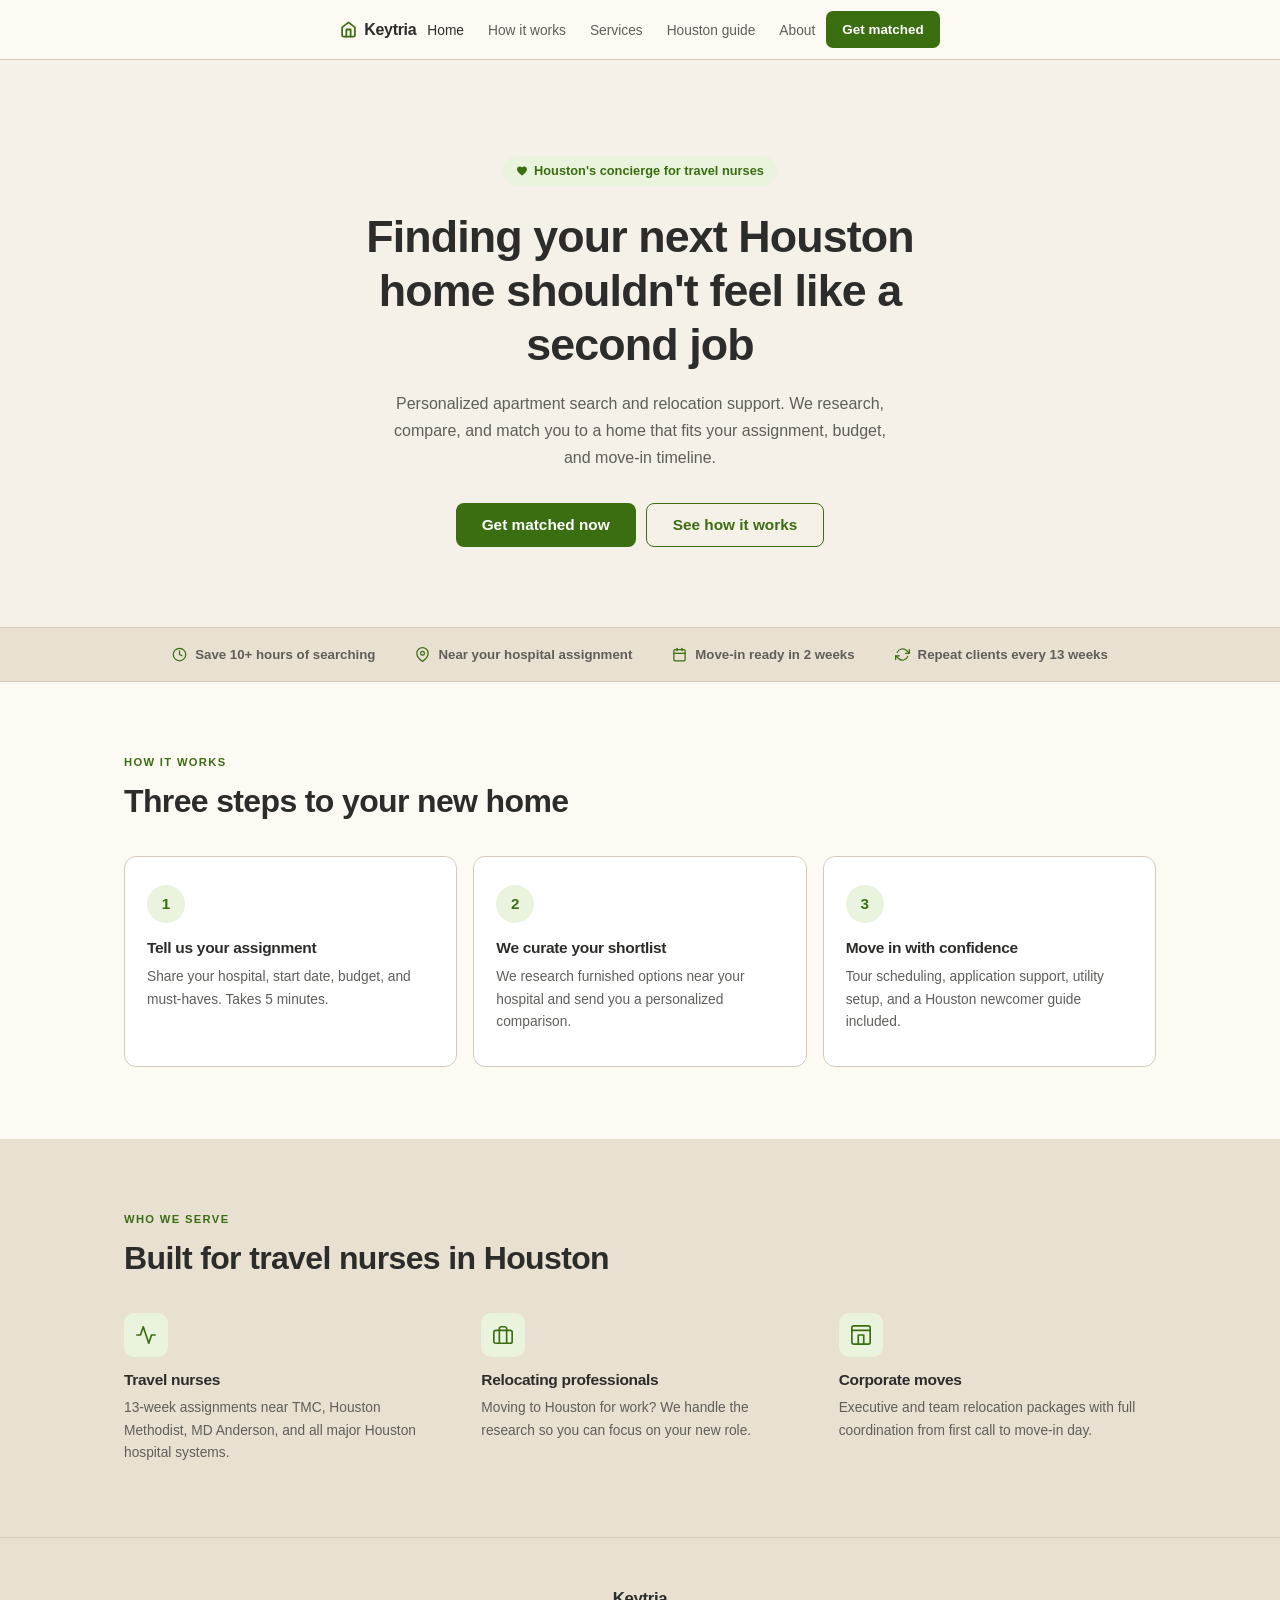
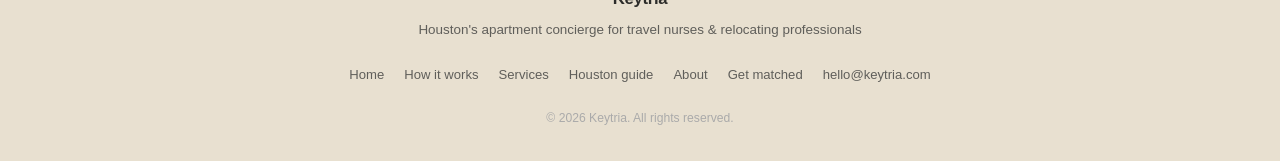
==== commit d4db6267: "Redesign: LandingConcierge-style flat UI with exact color palette and layout" ====
--- a/index.html
+++ b/index.html
@@ -3,397 +3,158 @@
 <head>
   <meta charset="UTF-8" />
   <meta name="viewport" content="width=device-width, initial-scale=1.0" />
-  <title>Keytria — Apartment Finder for Travel Nurses in Houston</title>
-  <meta name="description" content="Keytria helps travel nurses find the perfect short-term apartment in Houston — fast, stress-free, and close to your hospital." />
+  <title>Keytria — Apartment Concierge for Travel Nurses in Houston</title>
+  <meta name="description" content="Personalized apartment search and relocation support for travel nurses in Houston." />
   <link rel="stylesheet" href="style.css" />
 </head>
 <body>
 
-<!-- ===== NAV ===== -->
+<!-- NAV -->
 <nav class="nav">
   <div class="container">
     <div class="nav-inner">
       <a href="index.html" class="nav-logo">
-        <div class="nav-logo-icon">🏠</div>
+        <svg width="17" height="17" viewBox="0 0 24 24" fill="none" stroke="currentColor" stroke-width="2.5" stroke-linecap="round" stroke-linejoin="round"><path d="M3 9l9-7 9 7v11a2 2 0 0 1-2 2H5a2 2 0 0 1-2-2z"/><polyline points="9 22 9 12 15 12 15 22"/></svg>
         Keytria
       </a>
       <ul class="nav-links">
         <li><a href="index.html" class="active">Home</a></li>
-        <li><a href="how-it-works.html">How It Works</a></li>
+        <li><a href="how-it-works.html">How it works</a></li>
         <li><a href="services.html">Services</a></li>
-        <li><a href="neighborhoods.html">Neighborhoods</a></li>
+        <li><a href="neighborhoods.html">Houston guide</a></li>
         <li><a href="about.html">About</a></li>
       </ul>
-      <a href="get-started.html" class="btn btn-primary nav-cta">Get Started</a>
-      <button class="nav-toggle" onclick="toggleNav()" aria-label="Menu">☰</button>
+      <a href="get-started.html" class="btn-nav">Get matched</a>
+      <button class="nav-toggle" onclick="document.getElementById('mob').classList.toggle('open')" aria-label="Menu">
+        <span></span><span></span><span></span>
+      </button>
     </div>
   </div>
 </nav>
-<div class="nav-mobile" id="mobileMenu">
+<div class="nav-mobile" id="mob">
   <a href="index.html">Home</a>
-  <a href="how-it-works.html">How It Works</a>
+  <a href="how-it-works.html">How it works</a>
   <a href="services.html">Services</a>
-  <a href="neighborhoods.html">Neighborhoods</a>
+  <a href="neighborhoods.html">Houston guide</a>
   <a href="about.html">About</a>
-  <a href="get-started.html" class="btn btn-primary">Get Started →</a>
+  <a href="get-started.html" class="btn-nav">Get matched</a>
 </div>
 
-<!-- ===== HERO ===== -->
+<!-- HERO -->
 <section class="hero">
   <div class="container">
     <div class="hero-inner">
-      <div>
-        <div class="hero-badge">🏥 Built for Travel Nurses</div>
-        <h1>Find Your <em>Perfect Houston Apartment</em> Before You Land</h1>
-        <p class="hero-sub">
-          Skip the overwhelming Zillow search. Keytria matches Houston-bound travel nurses with vetted, furnished short-term apartments near your hospital — in 48 hours or less.
-        </p>
-        <div class="hero-actions">
-          <a href="get-started.html" class="btn btn-white btn-lg">Find My Apartment →</a>
-          <a href="how-it-works.html" class="btn btn-outline btn-lg" style="border-color:rgba(255,255,255,.5);color:white;">See How It Works</a>
-        </div>
-        <div class="hero-stats">
-          <div class="hero-stat">
-            <strong>48h</strong>
-            <span>Average match time</span>
-          </div>
-          <div class="hero-stat">
-            <strong>50+</strong>
-            <span>Vetted properties</span>
-          </div>
-          <div class="hero-stat">
-            <strong>15+</strong>
-            <span>Houston hospitals served</span>
-          </div>
-        </div>
+      <div class="hero-pill">
+        <svg width="12" height="12" viewBox="0 0 24 24" fill="currentColor"><path d="M12 21.35l-1.45-1.32C5.4 15.36 2 12.28 2 8.5 2 5.42 4.42 3 7.5 3c1.74 0 3.41.81 4.5 2.09C13.09 3.81 14.76 3 16.5 3 19.58 3 22 5.42 22 8.5c0 3.78-3.4 6.86-8.55 11.54L12 21.35z"/></svg>
+        Houston's concierge for travel nurses
       </div>
-      <div class="hero-card">
-        <h3>What's included in your search</h3>
-        <ul class="hero-checklist">
-          <li>Commute time verified to your hospital</li>
-          <li>Furnished &amp; move-in ready options</li>
-          <li>Month-to-month &amp; 3-month leases</li>
-          <li>Pet-friendly properties flagged</li>
-          <li>Photos, floor plans &amp; lease details</li>
-          <li>Dedicated concierge contact</li>
-          <li>Lease negotiation support</li>
-          <li>Move-in day checklist included</li>
-        </ul>
+      <h1>Finding your next Houston home shouldn't feel like a second job</h1>
+      <p class="hero-sub">Personalized apartment search and relocation support. We research, compare, and match you to a home that fits your assignment, budget, and move-in timeline.</p>
+      <div class="hero-btns">
+        <a href="get-started.html" class="btn btn-green btn-lg">Get matched now</a>
+        <a href="how-it-works.html" class="btn btn-outline-green btn-lg">See how it works</a>
       </div>
     </div>
   </div>
 </section>
 
-<!-- ===== TRUST BAR ===== -->
+<!-- TRUST BAR -->
 <div class="trust-bar">
   <div class="container">
     <div class="trust-bar-inner">
-      <div class="trust-item"><span class="trust-icon">⚡</span>48-hour match guarantee</div>
-      <div class="trust-item"><span class="trust-icon">🏥</span>15+ Houston hospitals</div>
-      <div class="trust-item"><span class="trust-icon">🐾</span>Pet-friendly options</div>
-      <div class="trust-item"><span class="trust-icon">📋</span>Month-to-month leases</div>
-      <div class="trust-item"><span class="trust-icon">🔒</span>No hidden fees</div>
+      <div class="trust-item">
+        <svg width="15" height="15" viewBox="0 0 24 24" fill="none" stroke="currentColor" stroke-width="2" stroke-linecap="round" stroke-linejoin="round"><circle cx="12" cy="12" r="10"/><polyline points="12 6 12 12 16 14"/></svg>
+        Save 10+ hours of searching
+      </div>
+      <div class="trust-item">
+        <svg width="15" height="15" viewBox="0 0 24 24" fill="none" stroke="currentColor" stroke-width="2" stroke-linecap="round" stroke-linejoin="round"><path d="M21 10c0 7-9 13-9 13s-9-6-9-13a9 9 0 0 1 18 0z"/><circle cx="12" cy="10" r="3"/></svg>
+        Near your hospital assignment
+      </div>
+      <div class="trust-item">
+        <svg width="15" height="15" viewBox="0 0 24 24" fill="none" stroke="currentColor" stroke-width="2" stroke-linecap="round" stroke-linejoin="round"><rect x="3" y="4" width="18" height="18" rx="2"/><line x1="16" y1="2" x2="16" y2="6"/><line x1="8" y1="2" x2="8" y2="6"/><line x1="3" y1="10" x2="21" y2="10"/></svg>
+        Move-in ready in 2 weeks
+      </div>
+      <div class="trust-item">
+        <svg width="15" height="15" viewBox="0 0 24 24" fill="none" stroke="currentColor" stroke-width="2" stroke-linecap="round" stroke-linejoin="round"><polyline points="23 4 23 10 17 10"/><polyline points="1 20 1 14 7 14"/><path d="M3.51 9a9 9 0 0 1 14.85-3.36L23 10M1 14l4.64 4.36A9 9 0 0 0 20.49 15"/></svg>
+        Repeat clients every 13 weeks
+      </div>
     </div>
   </div>
 </div>
 
-<!-- ===== HOW IT WORKS (teaser) ===== -->
-<section class="section" style="background:var(--cream);">
+<!-- HOW IT WORKS -->
+<section class="section bg-cream">
   <div class="container">
-    <div class="text-center" style="margin-bottom:52px;">
-      <div class="section-label">Simple Process</div>
-      <h2 class="section-title">From intake form to keys in hand</h2>
-      <p class="section-sub">We do the apartment hunting so you can focus on your assignment.</p>
-    </div>
-    <div class="steps steps-4">
-      <div class="step">
+    <div class="section-label">How it works</div>
+    <h2 class="section-title">Three steps to your new home</h2>
+    <div class="steps-grid">
+      <div class="step-card">
         <div class="step-num">1</div>
-        <h3 style="font-size:1rem;margin-bottom:6px;">Tell us your needs</h3>
-        <p style="font-size:.88rem;color:var(--text-muted);">Fill out our quick intake form — hospital, budget, move date, and must-haves.</p>
+        <h3>Tell us your assignment</h3>
+        <p>Share your hospital, start date, budget, and must-haves. Takes 5 minutes.</p>
       </div>
-      <div class="step">
+      <div class="step-card">
         <div class="step-num">2</div>
-        <h3 style="font-size:1rem;margin-bottom:6px;">We curate matches</h3>
-        <p style="font-size:.88rem;color:var(--text-muted);">Your concierge hand-picks 3–5 vetted apartments within your commute and budget.</p>
+        <h3>We curate your shortlist</h3>
+        <p>We research furnished options near your hospital and send you a personalized comparison.</p>
       </div>
-      <div class="step">
+      <div class="step-card">
         <div class="step-num">3</div>
-        <h3 style="font-size:1rem;margin-bottom:6px;">You choose your favorite</h3>
-        <p style="font-size:.88rem;color:var(--text-muted);">Review options, ask questions, and pick the one that feels like home.</p>
-      </div>
-      <div class="step">
-        <div class="step-num">4</div>
-        <h3 style="font-size:1rem;margin-bottom:6px;">Move in with confidence</h3>
-        <p style="font-size:.88rem;color:var(--text-muted);">We handle lease coordination and hand you a move-in checklist. Done.</p>
-      </div>
-    </div>
-    <div class="text-center" style="margin-top:40px;">
-      <a href="how-it-works.html" class="btn btn-outline">See Full Process →</a>
-    </div>
-  </div>
-</section>
-
-<!-- ===== WHO IT'S FOR ===== -->
-<section class="section" style="background:var(--beige);">
-  <div class="container">
-    <div style="display:grid;grid-template-columns:1fr 1fr;gap:60px;align-items:center;">
-      <div>
-        <div class="section-label">Who We Serve</div>
-        <h2 class="section-title">Made for the unique life of a travel nurse</h2>
-        <p style="color:var(--text-muted);margin-bottom:24px;font-size:.97rem;">
-          Travel nursing is rewarding — but finding a safe, comfortable, short-term apartment in an unfamiliar city on a tight timeline is one of the hardest parts. That's exactly what Keytria solves.
-        </p>
-        <ul style="list-style:none;display:flex;flex-direction:column;gap:12px;">
-          <li style="display:flex;align-items:flex-start;gap:10px;">
-            <span style="color:var(--green);font-weight:800;margin-top:1px;">✓</span>
-            <span style="font-size:.93rem;"><strong>First-time Houston travelers</strong> — unfamiliar with neighborhoods and commute routes</span>
-          </li>
-          <li style="display:flex;align-items:flex-start;gap:10px;">
-            <span style="color:var(--green);font-weight:800;margin-top:1px;">✓</span>
-            <span style="font-size:.93rem;"><strong>Short-notice assignments</strong> — need a place in 1–2 weeks</span>
-          </li>
-          <li style="display:flex;align-items:flex-start;gap:10px;">
-            <span style="color:var(--green);font-weight:800;margin-top:1px;">✓</span>
-            <span style="font-size:.93rem;"><strong>Travel nurses with pets</strong> — finding pet-friendly furnished rentals is notoriously hard</span>
-          </li>
-          <li style="display:flex;align-items:flex-start;gap:10px;">
-            <span style="color:var(--green);font-weight:800;margin-top:1px;">✓</span>
-            <span style="font-size:.93rem;"><strong>Repeat Houston travelers</strong> — want a reliable contact for every assignment</span>
-          </li>
-          <li style="display:flex;align-items:flex-start;gap:10px;">
-            <span style="color:var(--green);font-weight:800;margin-top:1px;">✓</span>
-            <span style="font-size:.93rem;"><strong>Agency-supported nurses</strong> — whose agencies recommend us for housing assistance</span>
-          </li>
-        </ul>
-      </div>
-      <div style="display:flex;flex-direction:column;gap:16px;">
-        <div class="card">
-          <div class="card-icon">🏥</div>
-          <h3>Texas Medical Center</h3>
-          <p>The world's largest medical complex. We have deep knowledge of every neighborhood within striking distance — Midtown, Museum District, West U, and more.</p>
-        </div>
-        <div class="card">
-          <div class="card-icon">🏙️</div>
-          <h3>HCA, Memorial Hermann &amp; More</h3>
-          <p>We serve nurses assigned to facilities across the Greater Houston metro, from Katy to Pearland to the Energy Corridor.</p>
-        </div>
-        <div class="card">
-          <div class="card-icon">🐾</div>
-          <h3>Pet-Friendly Specialists</h3>
-          <p>Traveling with a dog or cat? We've built a vetted list of properties that genuinely welcome pets — not just tolerate them.</p>
-        </div>
+        <h3>Move in with confidence</h3>
+        <p>Tour scheduling, application support, utility setup, and a Houston newcomer guide included.</p>
       </div>
     </div>
   </div>
 </section>
 
-<!-- ===== SERVICES TEASER ===== -->
-<section class="section" style="background:var(--cream);">
+<!-- WHO WE SERVE -->
+<section class="section bg-beige">
   <div class="container">
-    <div class="text-center" style="margin-bottom:52px;">
-      <div class="section-label">Pricing</div>
-      <h2 class="section-title">Simple, flat-rate packages</h2>
-      <p class="section-sub">No hourly rates. No surprise fees. Pick the level of support that fits your assignment.</p>
-    </div>
-    <div class="pricing-grid">
-      <div class="pricing-card">
-        <div class="pricing-name">Quick Match</div>
-        <div class="pricing-price"><sup>$</sup>99</div>
-        <div class="pricing-desc">Perfect if you just need a curated shortlist fast.</div>
-        <ul class="pricing-features">
-          <li><span class="check">✓</span> 3–5 curated apartment matches</li>
-          <li><span class="check">✓</span> Commute verified to your hospital</li>
-          <li><span class="check">✓</span> 48-hour turnaround</li>
-          <li><span class="x">✗</span> Lease negotiation</li>
-          <li><span class="x">✗</span> Move-in concierge</li>
-        </ul>
-        <a href="get-started.html" class="btn btn-outline" style="width:100%;justify-content:center;">Choose Quick Match</a>
+    <div class="section-label">Who we serve</div>
+    <h2 class="section-title">Built for travel nurses in Houston</h2>
+    <div class="serve-grid">
+      <div class="serve-item">
+        <div class="serve-icon">
+          <svg width="22" height="22" viewBox="0 0 24 24" fill="none" stroke="currentColor" stroke-width="1.8" stroke-linecap="round" stroke-linejoin="round"><path d="M22 12h-4l-3 9L9 3l-3 9H2"/></svg>
+        </div>
+        <h3>Travel nurses</h3>
+        <p>13-week assignments near TMC, Houston Methodist, MD Anderson, and all major Houston hospital systems.</p>
       </div>
-      <div class="pricing-card featured">
-        <div class="pricing-badge">Most Popular</div>
-        <div class="pricing-name">Full Relocation</div>
-        <div class="pricing-price"><sup>$</sup>249</div>
-        <div class="pricing-desc">Full search-to-keys support for a stress-free arrival.</div>
-        <ul class="pricing-features">
-          <li><span class="check">✓</span> Everything in Quick Match</li>
-          <li><span class="check">✓</span> Lease review &amp; negotiation</li>
-          <li><span class="check">✓</span> Utility setup guidance</li>
-          <li><span class="check">✓</span> Move-in day checklist</li>
-          <li><span class="x">✗</span> Priority phone support</li>
-        </ul>
-        <a href="get-started.html" class="btn btn-primary" style="width:100%;justify-content:center;">Choose Full Relocation</a>
+      <div class="serve-item">
+        <div class="serve-icon">
+          <svg width="22" height="22" viewBox="0 0 24 24" fill="none" stroke="currentColor" stroke-width="1.8" stroke-linecap="round" stroke-linejoin="round"><rect x="2" y="7" width="20" height="14" rx="2"/><path d="M16 21V5a2 2 0 0 0-2-2h-4a2 2 0 0 0-2 2v16"/></svg>
+        </div>
+        <h3>Relocating professionals</h3>
+        <p>Moving to Houston for work? We handle the research so you can focus on your new role.</p>
       </div>
-      <div class="pricing-card">
-        <div class="pricing-name">VIP Concierge</div>
-        <div class="pricing-price"><sup>$</sup>499</div>
-        <div class="pricing-desc">White-glove service for nurses who want it all handled.</div>
-        <ul class="pricing-features">
-          <li><span class="check">✓</span> Everything in Full Relocation</li>
-          <li><span class="check">✓</span> Priority phone &amp; text support</li>
-          <li><span class="check">✓</span> Virtual apartment tours arranged</li>
-          <li><span class="check">✓</span> Local neighborhood guide</li>
-          <li><span class="check">✓</span> 30-day post-move-in check-in</li>
-        </ul>
-        <a href="get-started.html" class="btn btn-outline" style="width:100%;justify-content:center;">Choose VIP</a>
-      </div>
-    </div>
-    <div class="text-center" style="margin-top:32px;">
-      <a href="services.html" class="btn btn-outline">Compare All Packages →</a>
-    </div>
-  </div>
-</section>
-
-<!-- ===== NEIGHBORHOOD TEASER ===== -->
-<section class="section" style="background:var(--beige);">
-  <div class="container">
-    <div class="text-center" style="margin-bottom:48px;">
-      <div class="section-label">Houston Neighborhoods</div>
-      <h2 class="section-title">Know before you arrive</h2>
-      <p class="section-sub">Our neighborhood guide breaks down every major area near Houston's hospitals — commute, cost, vibe, and more.</p>
-    </div>
-    <div style="display:grid;grid-template-columns:repeat(auto-fit,minmax(220px,1fr));gap:16px;margin-bottom:36px;">
-      <div style="background:var(--white);border:1px solid var(--border);border-radius:12px;padding:20px;text-align:center;">
-        <div style="font-size:1.8rem;margin-bottom:8px;">🏥</div>
-        <h4 style="font-size:.95rem;margin-bottom:4px;">Medical Center</h4>
-        <p style="font-size:.82rem;color:var(--text-muted);">World's largest medical complex</p>
-      </div>
-      <div style="background:var(--white);border:1px solid var(--border);border-radius:12px;padding:20px;text-align:center;">
-        <div style="font-size:1.8rem;margin-bottom:8px;">🌆</div>
-        <h4 style="font-size:.95rem;margin-bottom:4px;">Midtown</h4>
-        <p style="font-size:.82rem;color:var(--text-muted);">Walkable, vibrant, affordable</p>
-      </div>
-      <div style="background:var(--white);border:1px solid var(--border);border-radius:12px;padding:20px;text-align:center;">
-        <div style="font-size:1.8rem;margin-bottom:8px;">🌳</div>
-        <h4 style="font-size:.95rem;margin-bottom:4px;">The Heights</h4>
-        <p style="font-size:.82rem;color:var(--text-muted);">Charming, walkable, eclectic</p>
-      </div>
-      <div style="background:var(--white);border:1px solid var(--border);border-radius:12px;padding:20px;text-align:center;">
-        <div style="font-size:1.8rem;margin-bottom:8px;">🏡</div>
-        <h4 style="font-size:.95rem;margin-bottom:4px;">Sugar Land</h4>
-        <p style="font-size:.82rem;color:var(--text-muted);">Quiet suburban, great schools</p>
-      </div>
-    </div>
-    <div class="text-center">
-      <a href="neighborhoods.html" class="btn btn-outline">View Full Neighborhood Guide →</a>
-    </div>
-  </div>
-</section>
-
-<!-- ===== FAQ ===== -->
-<section class="section" style="background:var(--cream);">
-  <div class="container" style="max-width:740px;">
-    <div class="text-center" style="margin-bottom:40px;">
-      <div class="section-label">FAQ</div>
-      <h2 class="section-title">Common questions</h2>
-    </div>
-    <div class="faq">
-      <div class="faq-item open">
-        <button class="faq-q" onclick="toggleFaq(this)">
-          How soon can I get apartment matches? <span class="arrow">›</span>
-        </button>
-        <div class="faq-a">
-          We guarantee matches within 48 hours of receiving your completed intake form. For VIP Concierge clients, we typically deliver within 24 hours.
+      <div class="serve-item">
+        <div class="serve-icon">
+          <svg width="22" height="22" viewBox="0 0 24 24" fill="none" stroke="currentColor" stroke-width="1.8" stroke-linecap="round" stroke-linejoin="round"><rect x="2" y="2" width="20" height="20" rx="2"/><path d="M9 22V12h6v10"/><path d="M2 7h20"/></svg>
         </div>
-      </div>
-      <div class="faq-item">
-        <button class="faq-q" onclick="toggleFaq(this)">
-          Do you only work with furnished apartments? <span class="arrow">›</span>
-        </button>
-        <div class="faq-a">
-          Primarily, yes — most travel nurses need a furnished unit ready to move into. But if you already have furniture or prefer unfurnished, just let us know on your intake form and we'll include those options.
-        </div>
-      </div>
-      <div class="faq-item">
-        <button class="faq-q" onclick="toggleFaq(this)">
-          What if I don't like any of the matches? <span class="arrow">›</span>
-        </button>
-        <div class="faq-a">
-          We'll search again for free. Your satisfaction is our priority. If we truly can't find a suitable match, we'll refund your service fee — no questions asked.
-        </div>
-      </div>
-      <div class="faq-item">
-        <button class="faq-q" onclick="toggleFaq(this)">
-          Do you work with travel nurses on last-minute assignments? <span class="arrow">›</span>
-        </button>
-        <div class="faq-a">
-          Absolutely. We specialize in short-notice requests. Let us know your exact move-in date on the intake form — even if it's 10 days away — and we'll prioritize your search accordingly.
-        </div>
-      </div>
-      <div class="faq-item">
-        <button class="faq-q" onclick="toggleFaq(this)">
-          Is Keytria a rental agency or property manager? <span class="arrow">›</span>
-        </button>
-        <div class="faq-a">
-          Neither. We're an independent apartment-matching service. We work on your behalf — not on behalf of landlords — to find you the best option. Leases are signed directly with the property.
-        </div>
+        <h3>Corporate moves</h3>
+        <p>Executive and team relocation packages with full coordination from first call to move-in day.</p>
       </div>
     </div>
   </div>
 </section>
 
-<!-- ===== CTA ===== -->
-<section class="cta-banner">
-  <div class="container">
-    <h2>Ready to find your Houston home base?</h2>
-    <p>Tell us where you're assigned and we'll handle the rest. Matches delivered in 48 hours.</p>
-    <div class="cta-actions">
-      <a href="get-started.html" class="btn btn-white btn-lg">Get Started — From $99 →</a>
-      <a href="services.html" class="btn btn-outline btn-lg" style="border-color:rgba(255,255,255,.5);color:white;">View Packages</a>
-    </div>
-  </div>
-</section>
-
-<!-- ===== FOOTER ===== -->
+<!-- FOOTER -->
 <footer class="footer">
   <div class="container">
-    <div class="footer-grid">
-      <div>
-        <a href="index.html" class="footer-logo">Keytria</a>
-        <p class="footer-tagline">Apartment matching for travel nurses in Houston, TX. Fast, stress-free, and built around your assignment.</p>
-        <div class="tag" style="background:rgba(184,224,138,.15);color:#B8E08A;">Houston, TX</div>
-      </div>
-      <div class="footer-col">
-        <h4>Pages</h4>
-        <ul>
-          <li><a href="index.html">Home</a></li>
-          <li><a href="how-it-works.html">How It Works</a></li>
-          <li><a href="services.html">Services</a></li>
-          <li><a href="neighborhoods.html">Neighborhoods</a></li>
-          <li><a href="about.html">About</a></li>
-          <li><a href="get-started.html">Get Started</a></li>
-        </ul>
-      </div>
-      <div class="footer-col">
-        <h4>Services</h4>
-        <ul>
-          <li><a href="services.html">Quick Match — $99</a></li>
-          <li><a href="services.html">Full Relocation — $249</a></li>
-          <li><a href="services.html">VIP Concierge — $499</a></li>
-        </ul>
-      </div>
-      <div class="footer-col">
-        <h4>Contact</h4>
-        <ul>
-          <li><a href="get-started.html">Submit Intake Form</a></li>
-          <li><a href="mailto:hello@keytria.com">hello@keytria.com</a></li>
-        </ul>
-      </div>
+    <div class="footer-logo">Keytria</div>
+    <p class="footer-sub">Houston's apartment concierge for travel nurses &amp; relocating professionals</p>
+    <div class="footer-links">
+      <a href="index.html">Home</a>
+      <a href="how-it-works.html">How it works</a>
+      <a href="services.html">Services</a>
+      <a href="neighborhoods.html">Houston guide</a>
+      <a href="about.html">About</a>
+      <a href="get-started.html">Get matched</a>
+      <a href="mailto:hello@keytria.com">hello@keytria.com</a>
     </div>
-    <div class="footer-bottom">
-      <span>&copy; 2026 Keytria. All rights reserved.</span>
-      <span>Made for travel nurses in Houston, TX</span>
-    </div>
+    <p class="footer-copy">&copy; 2026 Keytria. All rights reserved.</p>
   </div>
 </footer>
 
-<script>
-  function toggleNav() {
-    document.getElementById('mobileMenu').classList.toggle('open');
-  }
-  function toggleFaq(btn) {
-    const item = btn.parentElement;
-    item.classList.toggle('open');
-  }
-</script>
 </body>
 </html>
--- a/style.css
+++ b/style.css
@@ -1,360 +1,203 @@
 /* ============================================================
    Keytria — Global Stylesheet
-   Palette: Cream #FFFDF5 | Beige #F5EDE0 | Green #3B6D11
+   #F5F0E8 bg | #3B6D11 green | #EAF3DE light-green
+   #FDFAF4 cream | #E8E0D0 beige | #2C2C2A text | #5F5E5A muted
    ============================================================ */
 
-/* ---------- Reset & Base ---------- */
 *, *::before, *::after { box-sizing: border-box; margin: 0; padding: 0; }
 
 :root {
-  --green:       #3B6D11;
-  --green-dark:  #2C5209;
-  --green-light: #EAF1E2;
-  --beige:       #F5EDE0;
-  --cream:       #FFFDF5;
-  --sand:        #E8D9C4;
-  --text:        #1E1E1E;
-  --text-muted:  #5A5A5A;
-  --white:       #FFFFFF;
-  --border:      #DDD0BC;
-  --radius:      10px;
-  --shadow:      0 2px 16px rgba(0,0,0,.08);
-  --shadow-md:   0 4px 32px rgba(0,0,0,.12);
-  --font-sans:   'Inter', 'Segoe UI', Arial, sans-serif;
-  --max-w:       1140px;
-  --nav-h:       68px;
+  --bg:           #F5F0E8;
+  --green:        #3B6D11;
+  --green-light:  #EAF3DE;
+  --cream:        #FDFAF4;
+  --beige:        #E8E0D0;
+  --text:         #2C2C2A;
+  --muted:        #5F5E5A;
+  --border:       #D5CABC;
+  --white:        #FFFFFF;
+  --radius:       10px;
+  --font:         -apple-system, BlinkMacSystemFont, 'Segoe UI', Helvetica, Arial, sans-serif;
+  --max-w:        1080px;
+  --nav-h:        60px;
 }
 
 html { scroll-behavior: smooth; }
 
 body {
-  font-family: var(--font-sans);
-  background: var(--cream);
-  color: var(--text);
-  line-height: 1.65;
+  font-family: var(--font);
+  background: var(--bg);
+  color: var(--text);
+  line-height: 1.6;
   font-size: 16px;
 }
 
 img { max-width: 100%; display: block; }
-a  { color: var(--green); text-decoration: none; }
+a   { color: var(--green); text-decoration: none; }
 a:hover { text-decoration: underline; }
-
-h1, h2, h3, h4 {
-  line-height: 1.2;
-  font-weight: 700;
-  letter-spacing: -.02em;
-}
-
-/* ---------- Utilities ---------- */
-.container {
-  max-width: var(--max-w);
-  margin: 0 auto;
-  padding: 0 24px;
-}
-
-.section { padding: 80px 0; }
-.section-sm { padding: 52px 0; }
-
-.section-label {
-  display: inline-block;
-  font-size: .75rem;
-  font-weight: 700;
-  letter-spacing: .1em;
-  text-transform: uppercase;
-  color: var(--green);
-  background: var(--green-light);
-  padding: 4px 12px;
-  border-radius: 100px;
-  margin-bottom: 14px;
-}
-
-.section-title {
-  font-size: clamp(1.7rem, 4vw, 2.5rem);
-  margin-bottom: 14px;
-}
-
-.section-sub {
-  font-size: 1.05rem;
-  color: var(--text-muted);
-  max-width: 560px;
-}
-
-.text-center { text-align: center; }
-.text-center .section-sub { margin: 0 auto; }
-
-.tag {
-  display: inline-block;
-  font-size: .75rem;
-  font-weight: 600;
-  padding: 3px 10px;
-  border-radius: 100px;
-  background: var(--green-light);
-  color: var(--green);
-}
-
-/* ---------- Buttons ---------- */
-.btn {
-  display: inline-flex;
-  align-items: center;
-  gap: 8px;
-  font-family: var(--font-sans);
-  font-size: .95rem;
-  font-weight: 600;
-  padding: 13px 26px;
-  border-radius: var(--radius);
-  border: none;
-  cursor: pointer;
-  transition: background .18s, transform .12s, box-shadow .18s;
-  text-decoration: none;
-  line-height: 1;
-}
-
-.btn:hover { text-decoration: none; transform: translateY(-1px); }
-
-.btn-primary {
-  background: var(--green);
-  color: var(--white);
-}
-.btn-primary:hover { background: var(--green-dark); box-shadow: 0 4px 18px rgba(59,109,17,.35); }
-
-.btn-outline {
-  background: transparent;
-  color: var(--green);
-  border: 2px solid var(--green);
-}
-.btn-outline:hover { background: var(--green); color: var(--white); }
-
-.btn-white {
-  background: var(--white);
-  color: var(--green);
-}
-.btn-white:hover { background: var(--cream); box-shadow: 0 4px 18px rgba(0,0,0,.15); }
-
-.btn-lg { font-size: 1.05rem; padding: 16px 34px; }
+h1, h2, h3, h4 { line-height: 1.2; font-weight: 700; letter-spacing: -.02em; }
+
+/* ---------- Layout ---------- */
+.container { max-width: var(--max-w); margin: 0 auto; padding: 0 24px; }
+.section    { padding: 72px 0; }
+.bg-bg      { background: var(--bg); }
+.bg-cream   { background: var(--cream); }
+.bg-beige   { background: var(--beige); }
 
 /* ---------- Navigation ---------- */
 .nav {
   position: sticky;
   top: 0;
   z-index: 100;
+  height: var(--nav-h);
   background: var(--cream);
   border-bottom: 1px solid var(--border);
-  height: var(--nav-h);
-  display: flex;
-  align-items: center;
-}
-
+  display: flex;
+  align-items: center;
+}
 .nav-inner {
   display: flex;
   align-items: center;
   justify-content: space-between;
   width: 100%;
 }
-
 .nav-logo {
-  font-size: 1.15rem;
-  font-weight: 800;
-  color: var(--green);
-  letter-spacing: -.03em;
+  display: flex;
+  align-items: center;
+  gap: 7px;
+  font-size: 1rem;
+  font-weight: 700;
+  color: var(--text);
   text-decoration: none;
-  display: flex;
-  align-items: center;
-  gap: 8px;
-}
-.nav-logo span { color: var(--text); }
+  letter-spacing: -.02em;
+}
+.nav-logo svg { color: var(--green); }
 .nav-logo:hover { text-decoration: none; }
 
-.nav-logo-icon {
-  width: 34px; height: 34px;
+.nav-links { display: flex; align-items: center; gap: 2px; list-style: none; }
+.nav-links a {
+  font-size: .86rem;
+  font-weight: 500;
+  color: var(--muted);
+  padding: 6px 11px;
+  border-radius: 6px;
+  text-decoration: none;
+  transition: color .15s;
+}
+.nav-links a:hover, .nav-links a.active { color: var(--text); }
+
+.btn-nav {
+  font-size: .84rem;
+  font-weight: 600;
+  padding: 8px 16px;
+  border-radius: 7px;
   background: var(--green);
-  border-radius: 8px;
-  display: flex;
-  align-items: center;
-  justify-content: center;
   color: white;
-  font-size: 1.1rem;
-}
-
-.nav-links {
-  display: flex;
-  align-items: center;
-  gap: 4px;
-  list-style: none;
-}
-
-.nav-links a {
-  font-size: .9rem;
-  font-weight: 500;
-  color: var(--text-muted);
-  padding: 7px 13px;
-  border-radius: 7px;
-  transition: background .15s, color .15s;
   text-decoration: none;
-}
-.nav-links a:hover,
-.nav-links a.active {
-  color: var(--green);
-  background: var(--green-light);
-}
-
-.nav-cta { margin-left: 8px; }
+  transition: background .15s;
+}
+.btn-nav:hover { background: #2e5610; text-decoration: none; }
 
 .nav-toggle {
   display: none;
   background: none;
   border: none;
   cursor: pointer;
-  padding: 6px;
-  color: var(--text);
-  font-size: 1.4rem;
-  line-height: 1;
-}
+  padding: 4px;
+  flex-direction: column;
+  gap: 5px;
+}
+.nav-toggle span { display: block; width: 20px; height: 2px; background: var(--text); border-radius: 2px; }
 
 .nav-mobile {
   display: none;
   flex-direction: column;
   background: var(--cream);
   border-bottom: 1px solid var(--border);
-  padding: 12px 24px 20px;
-  gap: 4px;
-}
-.nav-mobile a {
-  display: block;
-  font-size: .95rem;
-  font-weight: 500;
-  color: var(--text);
-  padding: 10px 14px;
+  padding: 10px 24px 18px;
+  gap: 2px;
+}
+.nav-mobile a { display: block; font-size: .92rem; font-weight: 500; color: var(--text); padding: 9px 10px; border-radius: 7px; text-decoration: none; }
+.nav-mobile a:hover { background: var(--beige); }
+.nav-mobile .btn-nav { margin-top: 6px; display: block; text-align: center; }
+.nav-mobile.open { display: flex; }
+
+/* ---------- Buttons ---------- */
+.btn {
+  display: inline-flex;
+  align-items: center;
+  justify-content: center;
+  gap: 7px;
+  font-family: var(--font);
+  font-size: .9rem;
+  font-weight: 600;
+  padding: 11px 22px;
   border-radius: 8px;
+  border: none;
+  cursor: pointer;
   text-decoration: none;
-}
-.nav-mobile a:hover { background: var(--beige); color: var(--green); }
-.nav-mobile .btn { width: 100%; justify-content: center; margin-top: 8px; }
-.nav-mobile.open { display: flex; }
+  transition: background .15s, color .15s, border-color .15s;
+  line-height: 1;
+}
+.btn:hover { text-decoration: none; }
+
+.btn-green { background: var(--green); color: white; }
+.btn-green:hover { background: #2e5610; }
+
+.btn-outline-green { background: transparent; color: var(--green); border: 1.5px solid var(--green); }
+.btn-outline-green:hover { background: var(--green); color: white; }
+
+.btn-outline-gray { background: transparent; color: var(--text); border: 1.5px solid var(--border); }
+.btn-outline-gray:hover { border-color: var(--muted); }
+
+.btn-lg { font-size: .96rem; padding: 13px 26px; }
+.btn-full { width: 100%; justify-content: center; }
 
 /* ---------- Hero ---------- */
 .hero {
-  background: linear-gradient(135deg, #2C5209 0%, var(--green) 60%, #4A8A18 100%);
-  color: var(--white);
+  background: var(--bg);
   padding: 96px 0 80px;
-  position: relative;
-  overflow: hidden;
-}
-
-.hero::before {
-  content: '';
-  position: absolute;
-  inset: 0;
-  background: url("data:image/svg+xml,%3Csvg width='60' height='60' viewBox='0 0 60 60' xmlns='http://www.w3.org/2000/svg'%3E%3Cg fill='none' fill-rule='evenodd'%3E%3Cg fill='%23ffffff' fill-opacity='0.04'%3E%3Cpath d='M36 34v-4h-2v4h-4v2h4v4h2v-4h4v-2h-4zm0-30V0h-2v4h-4v2h4v4h2V6h4V4h-4zM6 34v-4H4v4H0v2h4v4h2v-4h4v-2H6zM6 4V0H4v4H0v2h4v4h2V6h4V4H6z'/%3E%3C/g%3E%3C/g%3E%3C/svg%3E");
-}
-
-.hero-inner {
-  position: relative;
-  display: grid;
-  grid-template-columns: 1fr 1fr;
-  gap: 60px;
-  align-items: center;
-}
-
-.hero-badge {
+  text-align: center;
+}
+.hero-inner { max-width: 620px; margin: 0 auto; }
+
+.hero-pill {
   display: inline-flex;
   align-items: center;
   gap: 6px;
-  background: rgba(255,255,255,.15);
-  border: 1px solid rgba(255,255,255,.25);
-  border-radius: 100px;
-  padding: 5px 14px;
   font-size: .8rem;
   font-weight: 600;
-  letter-spacing: .05em;
-  text-transform: uppercase;
-  margin-bottom: 20px;
+  color: var(--green);
+  background: var(--green-light);
+  border-radius: 100px;
+  padding: 5px 13px;
+  margin-bottom: 24px;
 }
 
 .hero h1 {
-  font-size: clamp(2rem, 5vw, 3.2rem);
+  font-size: clamp(1.9rem, 4.5vw, 2.8rem);
+  color: var(--text);
   margin-bottom: 18px;
-  color: var(--white);
-}
-
-.hero h1 em {
-  font-style: normal;
-  color: #B8E08A;
+  line-height: 1.2;
 }
 
 .hero-sub {
-  font-size: 1.1rem;
-  opacity: .88;
-  margin-bottom: 32px;
+  font-size: 1rem;
+  color: var(--muted);
+  max-width: 500px;
+  margin: 0 auto 32px;
   line-height: 1.7;
 }
 
-.hero-actions { display: flex; gap: 12px; flex-wrap: wrap; }
-
-.hero-stats {
-  display: flex;
-  gap: 28px;
-  margin-top: 44px;
-  flex-wrap: wrap;
-}
-
-.hero-stat strong {
-  display: block;
-  font-size: 1.6rem;
-  font-weight: 800;
-  color: #B8E08A;
-  line-height: 1;
-}
-
-.hero-stat span {
-  font-size: .82rem;
-  opacity: .75;
-}
-
-.hero-card {
-  background: rgba(255,255,255,.1);
-  backdrop-filter: blur(12px);
-  border: 1px solid rgba(255,255,255,.2);
-  border-radius: 18px;
-  padding: 28px;
-}
-
-.hero-card h3 { font-size: 1rem; margin-bottom: 16px; opacity: .85; }
-
-.hero-checklist {
-  list-style: none;
-  display: flex;
-  flex-direction: column;
-  gap: 10px;
-}
-
-.hero-checklist li {
-  display: flex;
-  align-items: center;
-  gap: 10px;
-  font-size: .93rem;
-}
-
-.hero-checklist li::before {
-  content: '✓';
-  width: 22px; height: 22px;
-  background: #B8E08A;
-  color: var(--green-dark);
-  border-radius: 50%;
-  display: flex;
-  align-items: center;
-  justify-content: center;
-  font-size: .75rem;
-  font-weight: 800;
-  flex-shrink: 0;
-}
-
-/* ---------- Trust Bar ---------- */
+.hero-btns { display: flex; gap: 10px; justify-content: center; flex-wrap: wrap; }
+
+/* ---------- Trust / Stats bar ---------- */
 .trust-bar {
   background: var(--beige);
+  border-top: 1px solid var(--border);
   border-bottom: 1px solid var(--border);
-  padding: 20px 0;
-}
-
+  padding: 16px 0;
+}
 .trust-bar-inner {
   display: flex;
   align-items: center;
@@ -362,671 +205,263 @@
   gap: 40px;
   flex-wrap: wrap;
 }
-
 .trust-item {
   display: flex;
   align-items: center;
-  gap: 9px;
-  font-size: .88rem;
+  gap: 8px;
+  font-size: .83rem;
   font-weight: 600;
-  color: var(--text-muted);
-}
-
-.trust-icon {
-  font-size: 1.25rem;
-}
-
-/* ---------- Cards ---------- */
-.card {
+  color: var(--muted);
+}
+.trust-item svg { color: var(--green); flex-shrink: 0; }
+
+/* ---------- Section headings ---------- */
+.section-label {
+  font-size: .7rem;
+  font-weight: 700;
+  letter-spacing: .12em;
+  text-transform: uppercase;
+  color: var(--green);
+  margin-bottom: 10px;
+}
+.section-title { font-size: clamp(1.5rem, 3vw, 2rem); color: var(--text); margin-bottom: 36px; }
+.section-sub   { font-size: .95rem; color: var(--muted); margin-bottom: 32px; max-width: 500px; }
+
+/* ---------- How It Works — 3 cards ---------- */
+.steps-grid {
+  display: grid;
+  grid-template-columns: repeat(3, 1fr);
+  gap: 16px;
+}
+.step-card {
   background: var(--white);
   border: 1px solid var(--border);
-  border-radius: 14px;
-  padding: 28px;
-  box-shadow: var(--shadow);
-  transition: box-shadow .2s, transform .2s;
-}
-
-.card:hover {
-  box-shadow: var(--shadow-md);
-  transform: translateY(-2px);
-}
-
-.card-icon {
-  width: 52px; height: 52px;
+  border-radius: 12px;
+  padding: 28px 22px 32px;
+}
+.step-num {
+  width: 38px; height: 38px;
   background: var(--green-light);
+  color: var(--green);
+  font-size: .95rem;
+  font-weight: 700;
+  border-radius: 50%;
+  display: flex;
+  align-items: center;
+  justify-content: center;
+  margin-bottom: 16px;
+}
+.step-card h3 { font-size: .97rem; font-weight: 700; margin-bottom: 8px; }
+.step-card p  { font-size: .86rem; color: var(--muted); line-height: 1.65; }
+
+/* ---------- Who We Serve ---------- */
+.serve-grid {
+  display: grid;
+  grid-template-columns: repeat(3, 1fr);
+  gap: 40px;
+}
+.serve-icon {
+  width: 44px; height: 44px;
+  background: var(--green-light);
+  border-radius: 10px;
+  display: flex;
+  align-items: center;
+  justify-content: center;
+  color: var(--green);
+  margin-bottom: 14px;
+}
+.serve-item h3 { font-size: .97rem; font-weight: 700; margin-bottom: 7px; }
+.serve-item p  { font-size: .86rem; color: var(--muted); line-height: 1.65; }
+
+/* ---------- 4 Step Cards (How It Works page) ---------- */
+.steps-4-grid {
+  display: grid;
+  grid-template-columns: repeat(2, 1fr);
+  gap: 16px;
+}
+.step-4-card {
+  background: var(--white);
+  border: 1px solid var(--border);
   border-radius: 12px;
-  display: flex;
-  align-items: center;
-  justify-content: center;
-  font-size: 1.5rem;
-  margin-bottom: 16px;
-}
-
-.card h3 { font-size: 1.1rem; margin-bottom: 8px; }
-.card p  { font-size: .92rem; color: var(--text-muted); }
-
-/* ---------- Steps ---------- */
-.steps { display: grid; gap: 32px; }
-.steps-2 { grid-template-columns: 1fr 1fr; }
-.steps-4 { grid-template-columns: repeat(4, 1fr); }
-
-.step {
-  position: relative;
-  display: flex;
-  flex-direction: column;
-}
-
-.step-num {
-  width: 44px; height: 44px;
-  background: var(--green);
-  color: white;
-  font-size: 1.1rem;
-  font-weight: 800;
-  border-radius: 50%;
-  display: flex;
-  align-items: center;
-  justify-content: center;
-  margin-bottom: 14px;
-  flex-shrink: 0;
-}
+  padding: 28px 24px;
+}
+.step-4-card .step-num { margin-bottom: 14px; }
+.step-4-card h3 { font-size: 1.05rem; font-weight: 700; margin-bottom: 8px; }
+.step-4-card p  { font-size: .88rem; color: var(--muted); line-height: 1.65; }
 
 /* ---------- Pricing ---------- */
 .pricing-grid {
   display: grid;
   grid-template-columns: repeat(3, 1fr);
-  gap: 24px;
+  gap: 18px;
   align-items: start;
 }
-
 .pricing-card {
   background: var(--white);
-  border: 2px solid var(--border);
-  border-radius: 18px;
-  padding: 32px 28px;
-  transition: box-shadow .2s, transform .2s;
+  border: 1.5px solid var(--border);
+  border-radius: 12px;
+  padding: 26px 22px;
   position: relative;
 }
-
-.pricing-card:hover {
-  box-shadow: var(--shadow-md);
-  transform: translateY(-3px);
-}
-
-.pricing-card.featured {
-  border-color: var(--green);
-  box-shadow: 0 0 0 4px rgba(59,109,17,.1), var(--shadow-md);
-}
-
+.pricing-card.featured { border-color: var(--green); }
 .pricing-badge {
   position: absolute;
-  top: -14px;
+  top: -12px;
   left: 50%;
   transform: translateX(-50%);
   background: var(--green);
   color: white;
-  font-size: .75rem;
-  font-weight: 700;
-  letter-spacing: .06em;
+  font-size: .7rem;
+  font-weight: 700;
+  letter-spacing: .07em;
   text-transform: uppercase;
-  padding: 5px 16px;
+  padding: 4px 14px;
   border-radius: 100px;
   white-space: nowrap;
 }
-
 .pricing-name {
-  font-size: .85rem;
-  font-weight: 700;
-  letter-spacing: .08em;
+  font-size: .75rem;
+  font-weight: 700;
+  letter-spacing: .1em;
   text-transform: uppercase;
   color: var(--green);
   margin-bottom: 8px;
 }
-
 .pricing-price {
-  font-size: 2.8rem;
+  font-size: 2.4rem;
   font-weight: 800;
   letter-spacing: -.04em;
   line-height: 1;
   margin-bottom: 4px;
-}
-
-.pricing-price sup {
-  font-size: 1.2rem;
-  vertical-align: super;
-  font-weight: 600;
-}
-
+  color: var(--text);
+}
+.pricing-price sup { font-size: 1rem; vertical-align: super; font-weight: 600; }
 .pricing-desc {
-  font-size: .88rem;
-  color: var(--text-muted);
-  margin-bottom: 20px;
+  font-size: .84rem;
+  color: var(--muted);
+  margin-bottom: 16px;
+  padding-bottom: 16px;
   border-bottom: 1px solid var(--border);
-  padding-bottom: 20px;
-}
-
-.pricing-features {
-  list-style: none;
-  display: flex;
-  flex-direction: column;
-  gap: 10px;
-  margin-bottom: 28px;
-}
-
-.pricing-features li {
-  display: flex;
-  align-items: flex-start;
-  gap: 9px;
-  font-size: .9rem;
-}
-
-.pricing-features li .check {
-  color: var(--green);
-  font-weight: 800;
-  flex-shrink: 0;
-  margin-top: 1px;
-}
-
-.pricing-features li .x {
-  color: #B0A090;
-  flex-shrink: 0;
-  margin-top: 1px;
-}
+}
+.pricing-features { list-style: none; display: flex; flex-direction: column; gap: 8px; margin-bottom: 22px; }
+.pricing-features li { display: flex; align-items: flex-start; gap: 8px; font-size: .86rem; }
+.pricing-features li .check { color: var(--green); font-weight: 800; flex-shrink: 0; }
+.pricing-features li .x { color: #BFB8AC; flex-shrink: 0; }
 
 /* ---------- Neighborhood Cards ---------- */
-.neighborhood-grid {
+.nbhd-grid {
   display: grid;
-  grid-template-columns: repeat(auto-fit, minmax(300px, 1fr));
-  gap: 24px;
-}
-
+  grid-template-columns: repeat(auto-fill, minmax(220px, 1fr));
+  gap: 14px;
+}
 .nbhd-card {
   background: var(--white);
   border: 1px solid var(--border);
-  border-radius: 14px;
-  overflow: hidden;
-  box-shadow: var(--shadow);
-  transition: box-shadow .2s, transform .2s;
-}
-
-.nbhd-card:hover { box-shadow: var(--shadow-md); transform: translateY(-2px); }
-
-.nbhd-header {
-  background: linear-gradient(135deg, var(--green) 0%, #4A8A18 100%);
-  color: white;
-  padding: 20px 22px;
-}
-
-.nbhd-header h3 { font-size: 1.1rem; margin-bottom: 3px; }
-.nbhd-hospital  { font-size: .8rem; opacity: .8; font-weight: 500; }
-
-.nbhd-body { padding: 20px 22px; }
-
-.nbhd-meta {
-  display: flex;
-  gap: 16px;
-  margin-bottom: 14px;
-  flex-wrap: wrap;
-}
-
-.nbhd-meta-item {
-  display: flex;
-  align-items: center;
-  gap: 5px;
-  font-size: .82rem;
-  color: var(--text-muted);
-  font-weight: 500;
-}
-
-.nbhd-highlights {
-  list-style: none;
-  display: flex;
-  flex-direction: column;
-  gap: 5px;
-}
-
-.nbhd-highlights li {
-  font-size: .87rem;
-  color: var(--text-muted);
-  display: flex;
-  align-items: center;
-  gap: 6px;
-}
-.nbhd-highlights li::before { content: '→'; color: var(--green); font-weight: 700; }
+  border-radius: 10px;
+  padding: 20px 18px;
+}
+.nbhd-pill {
+  display: inline-block;
+  font-size: .7rem;
+  font-weight: 700;
+  letter-spacing: .06em;
+  background: var(--green-light);
+  color: var(--green);
+  padding: 3px 10px;
+  border-radius: 100px;
+  margin-bottom: 10px;
+}
+.nbhd-card h3 { font-size: .95rem; font-weight: 700; margin-bottom: 6px; }
+.nbhd-card p  { font-size: .83rem; color: var(--muted); line-height: 1.6; }
 
 /* ---------- Form ---------- */
+.form-wrap { max-width: 620px; margin: 0 auto; }
 .form-card {
   background: var(--white);
   border: 1px solid var(--border);
-  border-radius: 18px;
-  padding: 40px;
-  box-shadow: var(--shadow);
-  max-width: 740px;
-  margin: 0 auto;
-}
-
-.form-section-title {
-  font-size: 1rem;
-  font-weight: 700;
-  color: var(--green);
-  border-bottom: 2px solid var(--green-light);
-  padding-bottom: 8px;
-  margin-bottom: 20px;
-}
-
-.form-grid { display: grid; gap: 18px; }
-.form-grid-2 { grid-template-columns: 1fr 1fr; }
-
-.form-group { display: flex; flex-direction: column; gap: 6px; }
-
-.form-group label {
-  font-size: .85rem;
-  font-weight: 600;
-  color: var(--text);
-}
-
-.form-group label .req { color: var(--green); }
-
+  border-radius: 14px;
+  padding: 36px 32px;
+}
+.form-row { display: grid; grid-template-columns: 1fr 1fr; gap: 14px; }
+.form-group { display: flex; flex-direction: column; gap: 5px; margin-bottom: 14px; }
+.form-group label { font-size: .82rem; font-weight: 600; color: var(--text); }
 .form-group input,
 .form-group select,
 .form-group textarea {
-  font-family: var(--font-sans);
-  font-size: .95rem;
-  padding: 11px 14px;
-  border: 1.5px solid var(--border);
-  border-radius: 9px;
-  background: var(--cream);
-  color: var(--text);
-  transition: border-color .15s, box-shadow .15s;
-  outline: none;
-}
-
-.form-group input:focus,
-.form-group select:focus,
-.form-group textarea:focus {
-  border-color: var(--green);
-  box-shadow: 0 0 0 3px rgba(59,109,17,.12);
-}
-
-.form-group textarea { resize: vertical; min-height: 90px; }
-
-.form-hint {
-  font-size: .78rem;
-  color: var(--text-muted);
-}
-
-.checkbox-group {
-  display: grid;
-  grid-template-columns: repeat(auto-fill, minmax(180px, 1fr));
-  gap: 10px;
-}
-
-.checkbox-label {
-  display: flex;
-  align-items: center;
-  gap: 8px;
-  font-size: .88rem;
-  cursor: pointer;
+  font-family: var(--font);
+  font-size: .9rem;
   padding: 10px 12px;
   border: 1.5px solid var(--border);
   border-radius: 8px;
-  transition: border-color .15s, background .15s;
-}
-
-.checkbox-label:hover { border-color: var(--green); background: var(--green-light); }
-
-.checkbox-label input[type=checkbox] {
-  accent-color: var(--green);
-  width: 16px; height: 16px;
+  background: var(--bg);
+  color: var(--text);
+  outline: none;
+  transition: border-color .15s;
+  appearance: auto;
+}
+.form-group input:focus,
+.form-group select:focus,
+.form-group textarea:focus { border-color: var(--green); }
+.form-group textarea { resize: vertical; min-height: 80px; }
+.form-section { font-size: .78rem; font-weight: 700; letter-spacing: .1em; text-transform: uppercase; color: var(--muted); margin: 22px 0 12px; }
+.checkbox-grid { display: grid; grid-template-columns: repeat(auto-fill, minmax(170px, 1fr)); gap: 8px; }
+.check-label {
+  display: flex;
+  align-items: center;
+  gap: 8px;
+  font-size: .84rem;
   cursor: pointer;
-  padding: 0;
-  border: none;
-  background: none;
-}
-
-.radio-group { display: flex; flex-direction: column; gap: 10px; }
-
-.radio-card {
-  display: flex;
-  align-items: flex-start;
-  gap: 12px;
-  padding: 16px 18px;
+  padding: 9px 11px;
   border: 1.5px solid var(--border);
-  border-radius: 10px;
-  cursor: pointer;
-  transition: border-color .15s, background .15s;
-}
-
-.radio-card:hover { border-color: var(--green); background: var(--green-light); }
-
-.radio-card input[type=radio] {
-  accent-color: var(--green);
-  width: 18px; height: 18px;
-  cursor: pointer;
-  flex-shrink: 0;
-  margin-top: 2px;
-  padding: 0;
-  border: none;
-  background: none;
-}
-
-.radio-card-body strong {
-  display: block;
-  font-size: .93rem;
-  margin-bottom: 2px;
-}
-
-.radio-card-body span {
-  font-size: .82rem;
-  color: var(--text-muted);
-}
-
-.form-submit-wrap {
-  text-align: center;
-  margin-top: 32px;
-  padding-top: 24px;
-  border-top: 1px solid var(--border);
-}
-
-.form-submit-wrap p {
-  font-size: .82rem;
-  color: var(--text-muted);
-  margin-top: 12px;
-}
-
-/* ---------- CTA Banner ---------- */
-.cta-banner {
-  background: linear-gradient(135deg, var(--green) 0%, #4A8A18 100%);
-  color: white;
-  text-align: center;
-  padding: 72px 0;
-}
-
-.cta-banner h2 {
-  font-size: clamp(1.6rem, 4vw, 2.4rem);
-  color: white;
-  margin-bottom: 14px;
-}
-
-.cta-banner p {
-  font-size: 1.05rem;
-  opacity: .88;
-  margin-bottom: 32px;
-}
-
-.cta-actions { display: flex; gap: 12px; justify-content: center; flex-wrap: wrap; }
-
-/* ---------- FAQ Accordion ---------- */
-.faq { border: 1px solid var(--border); border-radius: 14px; overflow: hidden; }
-.faq-item { border-bottom: 1px solid var(--border); }
-.faq-item:last-child { border-bottom: none; }
-
-.faq-q {
-  width: 100%;
-  background: none;
-  border: none;
-  padding: 18px 22px;
-  text-align: left;
-  font-family: var(--font-sans);
-  font-size: .97rem;
-  font-weight: 600;
-  cursor: pointer;
-  display: flex;
-  justify-content: space-between;
-  align-items: center;
-  gap: 12px;
-  color: var(--text);
-  transition: background .15s;
-}
-
-.faq-q:hover { background: var(--beige); }
-
-.faq-q .arrow {
-  font-size: 1.1rem;
-  color: var(--green);
-  transition: transform .2s;
-  flex-shrink: 0;
-}
-
-.faq-item.open .faq-q .arrow { transform: rotate(90deg); }
-
-.faq-a {
-  display: none;
-  padding: 0 22px 18px;
-  font-size: .92rem;
-  color: var(--text-muted);
-  line-height: 1.7;
-}
-
-.faq-item.open .faq-a { display: block; }
-
-/* ---------- Process Timeline (How It Works page) ---------- */
-.timeline { position: relative; }
-
-.timeline-step {
-  display: grid;
-  grid-template-columns: 56px 1fr;
-  gap: 24px;
-  padding-bottom: 48px;
-  position: relative;
-}
-
-.timeline-step:last-child { padding-bottom: 0; }
-
-.timeline-left {
-  display: flex;
-  flex-direction: column;
-  align-items: center;
-}
-
-.timeline-num {
-  width: 52px; height: 52px;
-  background: var(--green);
-  color: white;
-  font-size: 1.2rem;
-  font-weight: 800;
-  border-radius: 50%;
-  display: flex;
-  align-items: center;
-  justify-content: center;
-  flex-shrink: 0;
-  box-shadow: 0 0 0 6px var(--green-light);
-  z-index: 1;
-}
-
-.timeline-line {
-  flex: 1;
-  width: 2px;
-  background: var(--green-light);
-  margin-top: 8px;
-}
-
-.timeline-step:last-child .timeline-line { display: none; }
-
-.timeline-body {
-  padding-top: 8px;
-}
-
-.timeline-body h3 { font-size: 1.25rem; margin-bottom: 10px; }
-.timeline-body p  { color: var(--text-muted); font-size: .95rem; margin-bottom: 12px; }
-
-.timeline-tips {
-  list-style: none;
-  display: flex;
-  flex-direction: column;
-  gap: 6px;
-  background: var(--beige);
-  border-radius: 10px;
-  padding: 14px 16px;
-}
-
-.timeline-tips li {
-  font-size: .88rem;
-  color: var(--text-muted);
-  display: flex;
-  align-items: flex-start;
-  gap: 8px;
-}
-
-.timeline-tips li::before { content: '✦'; color: var(--green); font-size: .7rem; margin-top: 3px; }
-
-/* ---------- Team / About ---------- */
-.about-hero {
-  background: var(--beige);
-  padding: 72px 0;
-  border-bottom: 1px solid var(--border);
-}
-
-.about-hero h1 { font-size: clamp(1.8rem, 4vw, 2.8rem); margin-bottom: 14px; }
-.about-hero p  { font-size: 1.05rem; color: var(--text-muted); max-width: 620px; }
-
-.values-grid {
-  display: grid;
-  grid-template-columns: repeat(auto-fit, minmax(220px, 1fr));
-  gap: 20px;
-}
-
-.value-card {
-  background: var(--white);
-  border: 1px solid var(--border);
-  border-radius: 14px;
-  padding: 24px;
-  text-align: center;
-}
-
-.value-icon {
-  font-size: 2.2rem;
-  margin-bottom: 12px;
-}
-
-.value-card h4 { margin-bottom: 6px; }
-.value-card p  { font-size: .88rem; color: var(--text-muted); }
-
-/* ---------- Footer ---------- */
-.footer {
-  background: #1A2810;
-  color: rgba(255,255,255,.7);
-  padding: 56px 0 28px;
-}
-
-.footer-grid {
-  display: grid;
-  grid-template-columns: 1.5fr 1fr 1fr 1fr;
-  gap: 40px;
-  margin-bottom: 48px;
-}
-
-.footer-logo {
-  font-size: 1.1rem;
-  font-weight: 800;
-  color: white;
-  letter-spacing: -.03em;
-  margin-bottom: 10px;
-  display: block;
-  text-decoration: none;
-}
-
-.footer-tagline { font-size: .87rem; line-height: 1.6; margin-bottom: 16px; }
-
-.footer-col h4 {
-  font-size: .8rem;
-  font-weight: 700;
-  text-transform: uppercase;
-  letter-spacing: .1em;
-  color: white;
-  margin-bottom: 14px;
-}
-
-.footer-col ul { list-style: none; display: flex; flex-direction: column; gap: 8px; }
-
-.footer-col ul a {
-  font-size: .88rem;
-  color: rgba(255,255,255,.65);
-  text-decoration: none;
-  transition: color .15s;
-}
-.footer-col ul a:hover { color: #B8E08A; }
-
-.footer-bottom {
-  border-top: 1px solid rgba(255,255,255,.1);
-  padding-top: 24px;
-  display: flex;
-  justify-content: space-between;
-  align-items: center;
-  font-size: .82rem;
-  flex-wrap: wrap;
-  gap: 12px;
-}
-
-/* ---------- Page Header ---------- */
+  border-radius: 7px;
+  transition: border-color .15s;
+  color: var(--text);
+}
+.check-label:hover { border-color: var(--green); }
+.check-label input { accent-color: var(--green); width: 14px; height: 14px; cursor: pointer; }
+
+/* ---------- Page header (inner pages) ---------- */
 .page-header {
   background: var(--beige);
   border-bottom: 1px solid var(--border);
-  padding: 56px 0;
-}
-
-.page-header h1 { font-size: clamp(1.8rem, 4vw, 2.6rem); margin-bottom: 10px; }
-.page-header p  { color: var(--text-muted); font-size: 1.05rem; max-width: 560px; }
-
-/* ---------- Alert / Notice ---------- */
-.notice {
-  display: flex;
-  align-items: flex-start;
-  gap: 12px;
-  background: var(--green-light);
-  border-left: 4px solid var(--green);
-  border-radius: 0 10px 10px 0;
-  padding: 14px 18px;
-  font-size: .9rem;
-}
-
-.notice-icon { font-size: 1.1rem; flex-shrink: 0; margin-top: 1px; }
-
-/* ---------- Success message ---------- */
-.success-box {
-  display: none;
-  background: var(--green-light);
-  border: 2px solid var(--green);
-  border-radius: 14px;
-  padding: 32px;
+  padding: 52px 0;
+}
+.page-header h1 { font-size: clamp(1.7rem, 3.5vw, 2.2rem); margin-bottom: 8px; }
+.page-header p  { font-size: .97rem; color: var(--muted); max-width: 520px; }
+
+/* ---------- Footer ---------- */
+.footer {
+  background: var(--beige);
+  border-top: 1px solid var(--border);
+  padding: 48px 0 32px;
   text-align: center;
 }
-
-.success-box .check-circle {
-  width: 60px; height: 60px;
-  background: var(--green);
-  color: white;
-  border-radius: 50%;
-  display: flex;
-  align-items: center;
+.footer-logo { font-size: 1.05rem; font-weight: 800; color: var(--text); letter-spacing: -.02em; margin-bottom: 6px; }
+.footer-sub  { font-size: .84rem; color: var(--muted); margin-bottom: 24px; }
+.footer-links {
+  display: flex;
   justify-content: center;
-  font-size: 1.8rem;
-  margin: 0 auto 16px;
-}
+  gap: 20px;
+  flex-wrap: wrap;
+  margin-bottom: 24px;
+}
+.footer-links a { font-size: .82rem; color: var(--muted); text-decoration: none; transition: color .15s; }
+.footer-links a:hover { color: var(--green); }
+.footer-copy { font-size: .76rem; color: #AAA; }
 
 /* ---------- Responsive ---------- */
-@media (max-width: 900px) {
-  .hero-inner { grid-template-columns: 1fr; }
-  .hero-card { display: none; }
-  .steps-4 { grid-template-columns: 1fr 1fr; }
-  .pricing-grid { grid-template-columns: 1fr; max-width: 480px; margin: 0 auto; }
-  .footer-grid { grid-template-columns: 1fr 1fr; }
-  .form-grid-2 { grid-template-columns: 1fr; }
-}
-
-@media (max-width: 680px) {
-  .nav-links, .nav-cta { display: none; }
-  .nav-toggle { display: block; }
-  .section { padding: 56px 0; }
-  .steps-4 { grid-template-columns: 1fr; }
-  .steps-2 { grid-template-columns: 1fr; }
-  .footer-grid { grid-template-columns: 1fr; gap: 28px; }
-  .footer-bottom { flex-direction: column; text-align: center; }
-  .hero { padding: 64px 0 56px; }
+@media (max-width: 820px) {
+  .steps-grid   { grid-template-columns: 1fr; }
+  .serve-grid   { grid-template-columns: 1fr; gap: 28px; }
+  .pricing-grid { grid-template-columns: 1fr; max-width: 400px; margin: 0 auto; }
+  .steps-4-grid { grid-template-columns: 1fr; }
   .trust-bar-inner { gap: 20px; }
-  .form-card { padding: 24px; }
-  .pricing-card { padding: 24px 20px; }
-  .hero-stats { gap: 20px; }
-  .timeline-step { grid-template-columns: 44px 1fr; gap: 16px; }
-  .timeline-num { width: 40px; height: 40px; font-size: 1rem; }
-  .neighborhood-grid { grid-template-columns: 1fr; }
-}
+}
+@media (max-width: 600px) {
+  .nav-links, .btn-nav { display: none; }
+  .nav-toggle { display: flex; }
+  .section { padding: 52px 0; }
+  .hero { padding: 64px 0 52px; }
+  .form-row { grid-template-columns: 1fr; }
+  .footer-links { gap: 14px; }
+}
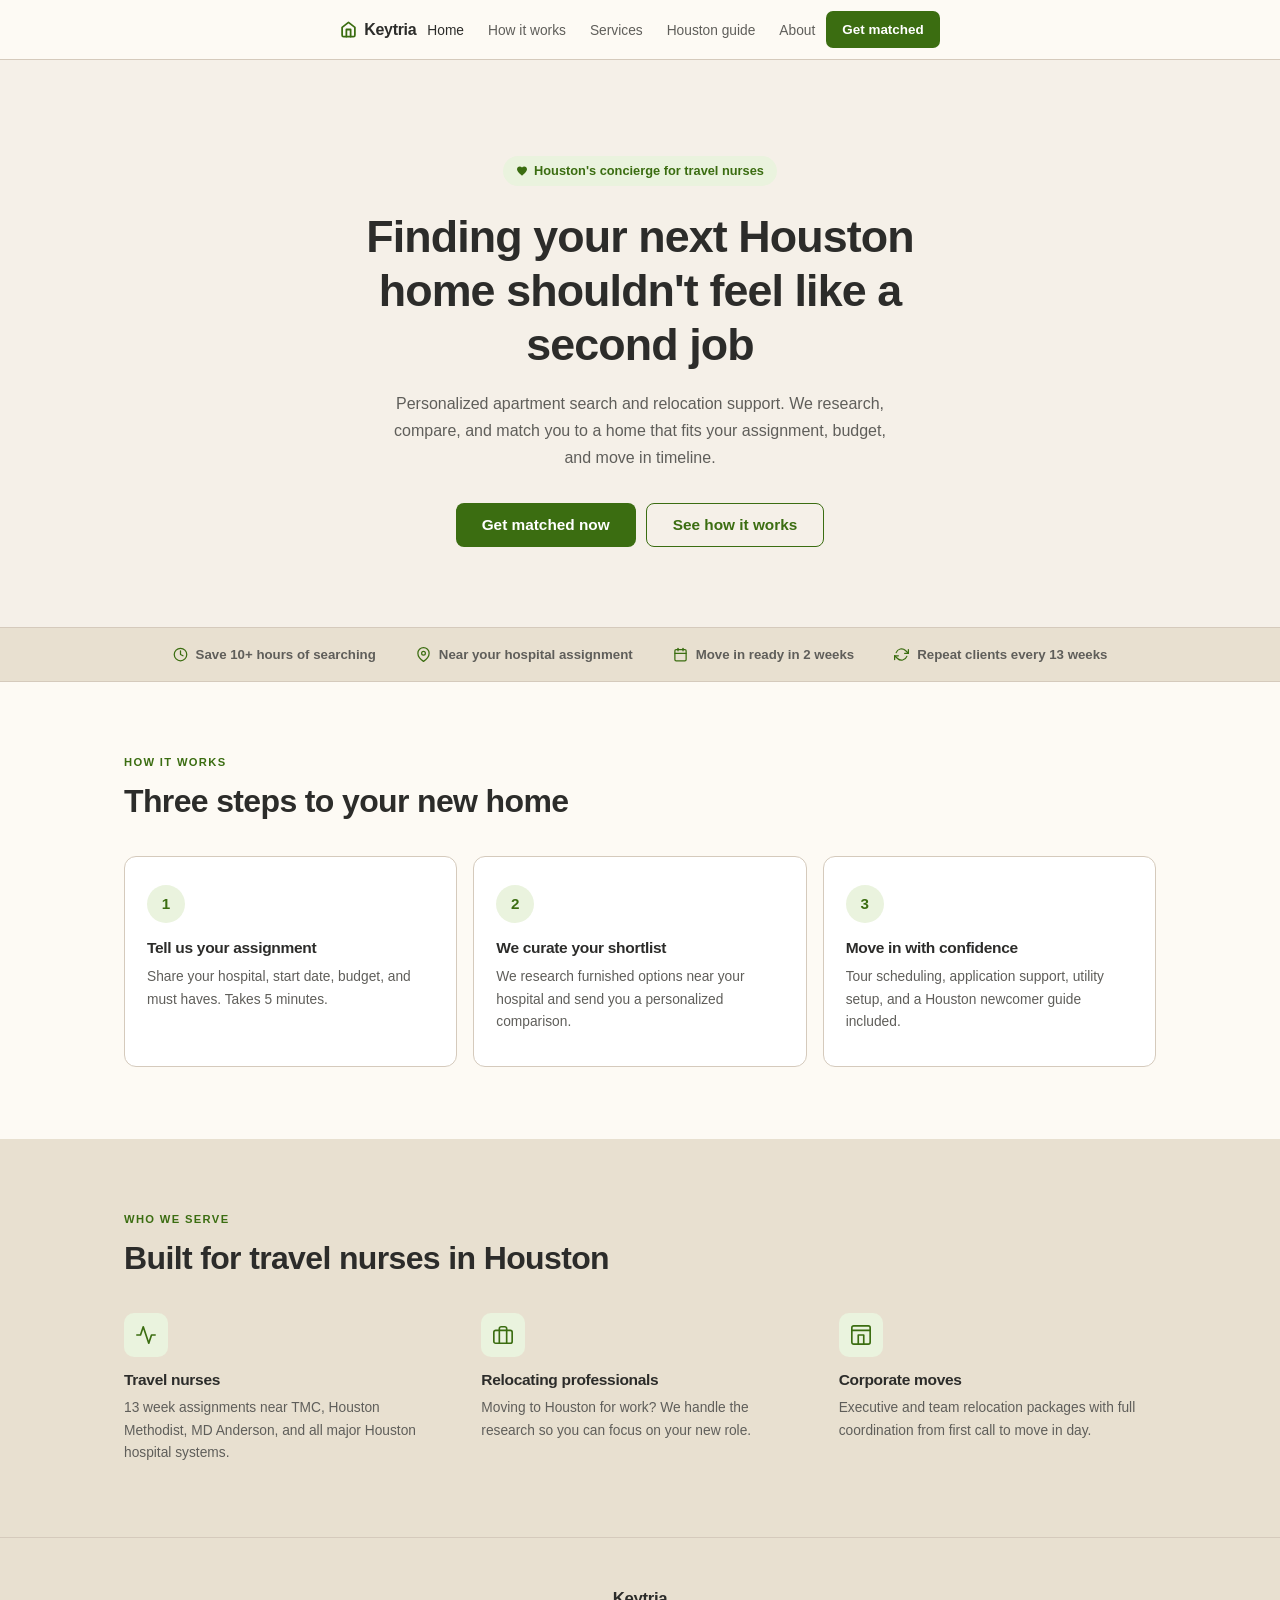
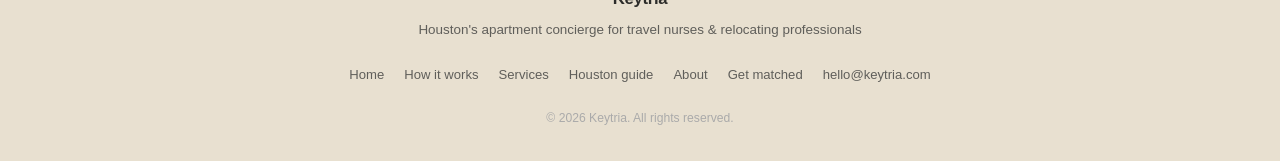
==== commit 5c06e19b: "Remove hyphens from all text content" ====
--- a/index.html
+++ b/index.html
@@ -49,7 +49,7 @@
         Houston's concierge for travel nurses
       </div>
       <h1>Finding your next Houston home shouldn't feel like a second job</h1>
-      <p class="hero-sub">Personalized apartment search and relocation support. We research, compare, and match you to a home that fits your assignment, budget, and move-in timeline.</p>
+      <p class="hero-sub">Personalized apartment search and relocation support. We research, compare, and match you to a home that fits your assignment, budget, and move in timeline.</p>
       <div class="hero-btns">
         <a href="get-started.html" class="btn btn-green btn-lg">Get matched now</a>
         <a href="how-it-works.html" class="btn btn-outline-green btn-lg">See how it works</a>
@@ -72,7 +72,7 @@
       </div>
       <div class="trust-item">
         <svg width="15" height="15" viewBox="0 0 24 24" fill="none" stroke="currentColor" stroke-width="2" stroke-linecap="round" stroke-linejoin="round"><rect x="3" y="4" width="18" height="18" rx="2"/><line x1="16" y1="2" x2="16" y2="6"/><line x1="8" y1="2" x2="8" y2="6"/><line x1="3" y1="10" x2="21" y2="10"/></svg>
-        Move-in ready in 2 weeks
+        Move in ready in 2 weeks
       </div>
       <div class="trust-item">
         <svg width="15" height="15" viewBox="0 0 24 24" fill="none" stroke="currentColor" stroke-width="2" stroke-linecap="round" stroke-linejoin="round"><polyline points="23 4 23 10 17 10"/><polyline points="1 20 1 14 7 14"/><path d="M3.51 9a9 9 0 0 1 14.85-3.36L23 10M1 14l4.64 4.36A9 9 0 0 0 20.49 15"/></svg>
@@ -91,7 +91,7 @@
       <div class="step-card">
         <div class="step-num">1</div>
         <h3>Tell us your assignment</h3>
-        <p>Share your hospital, start date, budget, and must-haves. Takes 5 minutes.</p>
+        <p>Share your hospital, start date, budget, and must haves. Takes 5 minutes.</p>
       </div>
       <div class="step-card">
         <div class="step-num">2</div>
@@ -118,7 +118,7 @@
           <svg width="22" height="22" viewBox="0 0 24 24" fill="none" stroke="currentColor" stroke-width="1.8" stroke-linecap="round" stroke-linejoin="round"><path d="M22 12h-4l-3 9L9 3l-3 9H2"/></svg>
         </div>
         <h3>Travel nurses</h3>
-        <p>13-week assignments near TMC, Houston Methodist, MD Anderson, and all major Houston hospital systems.</p>
+        <p>13 week assignments near TMC, Houston Methodist, MD Anderson, and all major Houston hospital systems.</p>
       </div>
       <div class="serve-item">
         <div class="serve-icon">
@@ -132,7 +132,7 @@
           <svg width="22" height="22" viewBox="0 0 24 24" fill="none" stroke="currentColor" stroke-width="1.8" stroke-linecap="round" stroke-linejoin="round"><rect x="2" y="2" width="20" height="20" rx="2"/><path d="M9 22V12h6v10"/><path d="M2 7h20"/></svg>
         </div>
         <h3>Corporate moves</h3>
-        <p>Executive and team relocation packages with full coordination from first call to move-in day.</p>
+        <p>Executive and team relocation packages with full coordination from first call to move in day.</p>
       </div>
     </div>
   </div>
